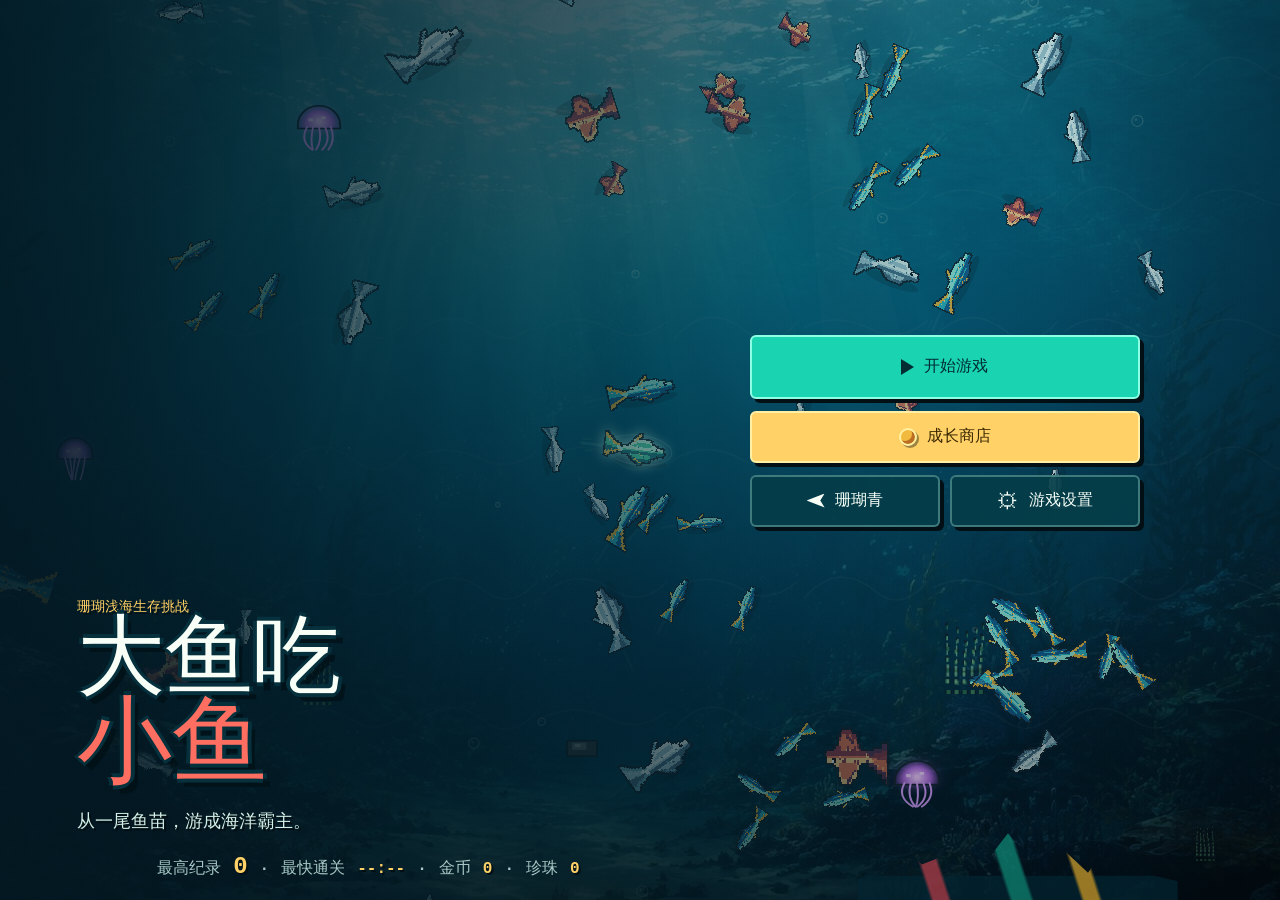
==== index.html @ 0f24c051 "Initial release with bait schools and effects" ====
<!doctype html>
<html lang="zh-CN">
  <head>
    <meta charset="UTF-8" />
    <meta
      name="viewport"
      content="width=device-width, initial-scale=1, viewport-fit=cover"
    />
    <meta name="theme-color" content="#072f3f" />
    <meta
      name="description"
      content="大鱼吃小鱼：在珊瑚浅海中捕食、成长并成为海洋霸主。"
    />
    <title>大鱼吃小鱼</title>
    <link rel="stylesheet" href="./styles.css" />
  </head>
  <body>
    <main id="game-shell" class="game-shell">
      <canvas
        id="game-canvas"
        tabindex="0"
        aria-label="大鱼吃小鱼游戏区域"
      ></canvas>

      <div class="ocean-vignette" aria-hidden="true"></div>

      <section
        id="title-screen"
        class="screen title-screen"
        aria-labelledby="game-title"
      >
        <div class="title-lockup">
          <p class="title-kicker">珊瑚浅海生存挑战</p>
          <h1 id="game-title">
            <span>大鱼吃</span>
            <strong>小鱼</strong>
          </h1>
          <p class="title-tagline">从一尾鱼苗，游成海洋霸主。</p>
        </div>

        <div class="title-actions" aria-label="主菜单">
          <button id="start-button" class="button button--primary" type="button">
            <span class="play-icon" aria-hidden="true"></span>
            <span>开始游戏</span>
          </button>
          <button id="shop-button" class="button button--gold shop-entry-button" type="button">
            <span class="coin-icon" aria-hidden="true"></span>
            <span>成长商店</span>
          </button>
          <div class="title-secondary-actions">
            <button id="skin-button" class="button button--secondary" type="button">
              <span class="fin-icon" aria-hidden="true"></span>
              <span>选择皮肤</span>
            </button>
            <button id="settings-button" class="button button--secondary" type="button">
              <span class="gear-icon" aria-hidden="true">⚙</span>
              <span>游戏设置</span>
            </button>
          </div>
        </div>

        <p class="record-line">
          <span>最高纪录</span>
          <output id="high-score">0</output>
          <span class="record-separator" aria-hidden="true">·</span>
          <span>最快通关</span>
          <output id="best-clear-time">--:--</output>
          <span class="record-separator" aria-hidden="true">·</span>
          <span>金币</span>
          <output data-coins>0</output>
          <span class="record-separator" aria-hidden="true">·</span>
          <span>珍珠</span>
          <output data-pearls>0</output>
        </p>

      </section>

      <section
        id="shop-screen"
        class="screen modal-screen"
        role="dialog"
        aria-modal="true"
        aria-labelledby="shop-title"
        hidden
      >
        <div class="dialog-panel shop-panel">
          <header class="panel-header">
            <div>
              <p class="panel-kicker">每一局都在变强</p>
              <h2 id="shop-title">成长商店</h2>
            </div>
            <div class="shop-balance" aria-label="当前金币">
              <span class="coin-icon" aria-hidden="true"></span>
              <output id="shop-coins">0</output>
            </div>
            <button id="shop-back-button" class="icon-button close-button" type="button" aria-label="关闭商店并返回">
              <span aria-hidden="true">×</span>
            </button>
          </header>

          <div class="shop-grid">
            <article class="upgrade-card" data-upgrade-card="speed">
              <div class="upgrade-icon upgrade-icon--speed" aria-hidden="true">»</div>
              <h3>游动速度</h3>
              <p>提高普通游动与转向后的追击能力。</p>
              <div class="upgrade-level"><span>等级</span><output id="shop-speed-level">0 / 5</output></div>
              <button id="shop-speed-buy" class="button button--secondary" type="button">
                升级 · <span class="coin-icon coin-icon--small" aria-hidden="true"></span><output id="shop-speed-cost">20</output>
              </button>
            </article>

            <article class="upgrade-card" data-upgrade-card="stamina">
              <div class="upgrade-icon upgrade-icon--stamina" aria-hidden="true">⚡</div>
              <h3>冲刺体力</h3>
              <p>扩大体力槽，并略微提高体力恢复速度。</p>
              <div class="upgrade-level"><span>等级</span><output id="shop-stamina-level">0 / 5</output></div>
              <button id="shop-stamina-buy" class="button button--secondary" type="button">
                升级 · <span class="coin-icon coin-icon--small" aria-hidden="true"></span><output id="shop-stamina-cost">20</output>
              </button>
            </article>

            <article class="upgrade-card" data-upgrade-card="mouth">
              <div class="upgrade-icon upgrade-icon--mouth" aria-hidden="true">◖</div>
              <h3>吞噬范围</h3>
              <p>扩大嘴部判定，让追上猎物后的吞食更宽容。</p>
              <div class="upgrade-level"><span>等级</span><output id="shop-mouth-level">0 / 5</output></div>
              <button id="shop-mouth-buy" class="button button--secondary" type="button">
                升级 · <span class="coin-icon coin-icon--small" aria-hidden="true"></span><output id="shop-mouth-cost">20</output>
              </button>
            </article>
          </div>
        </div>
      </section>

      <section id="hud" class="hud" aria-label="游戏信息" hidden>
        <div class="score-cluster">
          <p class="hud-label">得分</p>
          <output id="score-value" class="score-value">0</output>
          <div id="combo-wrap" class="combo-wrap" aria-live="polite" hidden>
            <span>连吃</span>
            <output id="combo-value">×1.0</output>
          </div>
        </div>

        <div class="tier-cluster">
          <div class="tier-heading">
            <span class="hud-label">当前体型</span>
            <output id="tier-name">鱼苗</output>
          </div>
          <div
            class="tier-meter"
            role="progressbar"
            aria-label="成长进度"
            aria-valuemin="0"
            aria-valuemax="100"
            aria-valuenow="0"
          >
            <span id="tier-progress"></span>
          </div>
          <div id="apex-wrap" class="apex-wrap" aria-live="polite" hidden>
            <span>霸主考验</span>
            <output id="apex-time">30.0</output>
          </div>
        </div>

        <button
          id="pause-button"
          class="icon-button pause-button"
          type="button"
          title="暂停"
          aria-label="暂停游戏"
        >
          <span class="pause-icon" aria-hidden="true"><i></i><i></i></span>
        </button>

        <div class="dash-cluster">
          <div class="stamina-meter" aria-label="冲刺体力">
            <span class="stamina-label">体力</span>
            <span class="stamina-track" role="progressbar" aria-valuemin="0" aria-valuemax="100" aria-valuenow="100">
              <span id="stamina-fill"></span>
            </span>
          </div>
          <button id="dash-button" class="dash-button" type="button">
            <span class="dash-chevrons" aria-hidden="true">»</span>
            <span>冲刺</span>
          </button>
        </div>
      </section>

      <section
        id="pause-screen"
        class="screen modal-screen"
        role="dialog"
        aria-modal="true"
        aria-labelledby="pause-title"
        hidden
      >
        <div class="dialog-panel dialog-panel--compact">
          <p class="panel-kicker">洋流已静止</p>
          <h2 id="pause-title">游戏暂停</h2>
          <div class="menu-actions">
            <button id="resume-button" class="button button--primary" type="button">
              <span class="play-icon" aria-hidden="true"></span>
              <span>继续游戏</span>
            </button>
            <button id="pause-settings-button" class="button button--secondary" type="button">
              <span class="gear-icon" aria-hidden="true">⚙</span>
              <span>游戏设置</span>
            </button>
            <button id="quit-button" class="button button--quiet" type="button">
              <span class="home-icon" aria-hidden="true"></span>
              <span>返回标题</span>
            </button>
          </div>
        </div>
      </section>

      <section
        id="settings-screen"
        class="screen modal-screen"
        role="dialog"
        aria-modal="true"
        aria-labelledby="settings-title"
        hidden
      >
        <div class="dialog-panel settings-panel">
          <header class="panel-header">
            <div>
              <p class="panel-kicker">航海偏好</p>
              <h2 id="settings-title">游戏设置</h2>
            </div>
            <button
              id="settings-back-button"
              class="icon-button close-button"
              type="button"
              title="返回"
              aria-label="关闭设置并返回"
            >
              <span aria-hidden="true">×</span>
            </button>
          </header>

          <div class="settings-list">
            <div class="setting-row setting-row--range">
              <label for="volume-input">
                <span>总音量</span>
                <output data-volume-value>70%</output>
              </label>
              <input id="volume-input" type="range" min="0" max="100" step="1" value="70" />
            </div>

            <label class="setting-row" for="mute-toggle">
              <span>
                <strong>静音</strong>
              </span>
              <span class="switch">
                <input id="mute-toggle" type="checkbox" />
                <span aria-hidden="true"></span>
              </span>
            </label>

            <label class="setting-row" for="vibration-toggle">
              <span>
                <strong>触感反馈</strong>
              </span>
              <span class="switch">
                <input id="vibration-toggle" type="checkbox" checked />
                <span aria-hidden="true"></span>
              </span>
            </label>

            <label class="setting-row" for="shake-toggle">
              <span>
                <strong>屏幕震动</strong>
              </span>
              <span class="switch">
                <input id="shake-toggle" type="checkbox" checked />
                <span aria-hidden="true"></span>
              </span>
            </label>

            <label class="setting-row" for="touch-mode">
              <span>
                <strong>触屏操控</strong>
              </span>
              <select id="touch-mode">
                <option value="relative">相对拖动</option>
                <option value="point">指向游动</option>
              </select>
            </label>

            <label class="setting-row" for="quality-select">
              <span>
                <strong>画面质量</strong>
              </span>
              <select id="quality-select">
                <option value="auto">自动</option>
                <option value="high">清晰</option>
                <option value="low">省电</option>
              </select>
            </label>

            <label class="setting-row" for="contrast-toggle">
              <span>
                <strong>高对比提示</strong>
              </span>
              <span class="switch">
                <input id="contrast-toggle" type="checkbox" />
                <span aria-hidden="true"></span>
              </span>
            </label>

            <div class="setting-row setting-row--danger">
              <span>
                <strong>本地进度</strong>
                <small id="clear-progress-status" aria-live="polite">保留当前操控和声音设置</small>
              </span>
              <button id="clear-progress-button" class="button button--danger" type="button">
                清除进度
              </button>
            </div>
          </div>
        </div>
      </section>

      <section
        id="results-screen"
        class="screen modal-screen results-screen"
        role="dialog"
        aria-modal="true"
        aria-labelledby="result-title"
        hidden
      >
        <div class="dialog-panel results-panel">
          <p class="panel-kicker">本次潜游记录</p>
          <h2 id="result-title">本局结束</h2>
          <p id="result-reason" class="result-reason">被梭鱼吞食</p>
          <p id="result-record" class="record-badge" hidden>新纪录</p>

          <div class="result-scoreline">
            <span>最终得分</span>
            <output id="result-score">0</output>
          </div>

          <dl class="result-stats">
            <div>
              <dt>达到档位</dt>
              <dd id="result-tier">鱼苗</dd>
            </div>
            <div>
              <dt>存活时间</dt>
              <dd id="result-time">00:00</dd>
            </div>
            <div>
              <dt>最高连吃</dt>
              <dd id="result-combo">×1.0</dd>
            </div>
            <div class="reward-stat">
              <dt>局外奖励</dt>
              <dd>
                <span class="coin-reward"><span class="coin-icon coin-icon--small" aria-hidden="true"></span><span id="result-coins">+0</span></span>
                <span class="pearl-reward"><span class="pearl-icon" aria-hidden="true"></span><span id="result-pearls">+0</span></span>
              </dd>
            </div>
          </dl>

          <div class="result-actions">
            <button id="retry-button" class="button button--primary" type="button">
              <span class="retry-icon" aria-hidden="true">↻</span>
              <span>再来一局</span>
            </button>
            <button id="results-home-button" class="button button--secondary" type="button">
              <span class="home-icon" aria-hidden="true"></span>
              <span>返回标题</span>
            </button>
          </div>
        </div>
      </section>

      <section
        id="victory-screen"
        class="screen modal-screen victory-screen"
        role="dialog"
        aria-modal="true"
        aria-labelledby="victory-title"
        hidden
      >
        <div class="victory-rays" aria-hidden="true"></div>
        <div class="dialog-panel victory-panel">
          <div class="crown-mark" aria-hidden="true"><i></i><i></i><i></i></div>
          <p class="panel-kicker">霸主考验完成</p>
          <h2 id="victory-title">海洋属于你</h2>
          <p id="victory-record" class="record-badge" hidden>最快通关新纪录</p>
          <div class="victory-summary">
            <p>
              <span>霸主得分</span>
              <output id="victory-score">0</output>
            </p>
            <p>
              <span>完成时间</span>
              <output id="victory-time">00:00</output>
            </p>
          </div>
          <div class="result-actions">
            <button id="endless-button" class="button button--gold" type="button">
              <span class="infinity-icon" aria-hidden="true">∞</span>
              <span>继续称霸</span>
            </button>
            <button id="victory-home-button" class="button button--secondary" type="button">
              <span class="home-icon" aria-hidden="true"></span>
              <span>收下奖励</span>
            </button>
          </div>
        </div>
      </section>

      <aside id="rotate-overlay" class="rotate-overlay" role="alert" hidden>
        <div class="rotate-device" aria-hidden="true"><span></span></div>
        <h2>请横屏游玩</h2>
        <p>转动设备，继续你的海洋旅程</p>
      </aside>

      <div id="tier-toast" class="toast tier-toast" role="status" aria-live="polite" aria-hidden="true">
        <span class="toast-kicker">体型提升</span>
        <strong>成长为小鱼</strong>
      </div>

      <div id="message-toast" class="toast message-toast" role="status" aria-live="polite" aria-hidden="true">
        附近出现了金色鱼群
      </div>

      <aside id="debug-panel" class="debug-panel" aria-label="调试信息" hidden>
        <header>
          <strong>SIM DEBUG</strong>
          <span>F3</span>
        </header>
        <pre data-debug-output>等待模拟数据…</pre>
      </aside>
    </main>

    <script type="module" src="./js/game.js"></script>
  </body>
</html>
---- styles.css ----
:root {
  color-scheme: dark;
  font-family: "Courier New", "Microsoft YaHei UI", monospace;
  font-synthesis: none;
  --ink: #f7fff7;
  --muted: #a8c9c7;
  --deepest: #031923;
  --deep: #062d3a;
  --water: #075263;
  --water-bright: #0a7c7c;
  --teal: #19d3b1;
  --teal-dark: #087d78;
  --coral: #ff6f61;
  --coral-dark: #b93f4b;
  --gold: #ffd166;
  --gold-dark: #a9671a;
  --danger: #ff4f64;
  --violet: #bd8cff;
  --panel: rgba(3, 25, 35, 0.94);
  --line: rgba(188, 240, 227, 0.26);
  --shadow: #021016;
  --pixel-shadow: 4px 4px 0 var(--shadow);
  --safe-top: max(14px, env(safe-area-inset-top));
  --safe-right: max(16px, env(safe-area-inset-right));
  --safe-bottom: max(14px, env(safe-area-inset-bottom));
  --safe-left: max(16px, env(safe-area-inset-left));
}

* {
  box-sizing: border-box;
}

html,
body {
  width: 100%;
  height: 100%;
  margin: 0;
  overflow: hidden;
  background: var(--deepest);
}

body {
  color: var(--ink);
  -webkit-tap-highlight-color: transparent;
  -webkit-touch-callout: none;
  overscroll-behavior: none;
  user-select: none;
}

button,
input,
select {
  font: inherit;
}

button,
select,
input[type="range"] {
  touch-action: manipulation;
}

button {
  color: inherit;
}

button:focus-visible,
select:focus-visible,
input:focus-visible,
#game-canvas:focus-visible {
  outline: 3px solid var(--gold);
  outline-offset: 3px;
}

[hidden],
.is-hidden {
  display: none !important;
}

.game-shell {
  position: relative;
  width: 100%;
  height: 100%;
  min-height: 320px;
  isolation: isolate;
  overflow: hidden;
  background:
    linear-gradient(180deg, #0b7680 0%, #075263 42%, #052e40 78%, #031923 100%);
}

#game-canvas {
  position: absolute;
  inset: 0;
  z-index: 0;
  display: block;
  width: 100%;
  height: 100%;
  cursor: crosshair;
  image-rendering: pixelated;
  image-rendering: crisp-edges;
  touch-action: none;
}

.ocean-vignette {
  position: absolute;
  inset: 0;
  z-index: 1;
  pointer-events: none;
  background:
    linear-gradient(90deg, rgba(2, 20, 28, 0.24), transparent 18%, transparent 82%, rgba(2, 20, 28, 0.24)),
    linear-gradient(0deg, rgba(2, 16, 23, 0.38), transparent 30%);
  mix-blend-mode: multiply;
}

.screen {
  position: absolute;
  inset: 0;
  z-index: 20;
}

.title-screen {
  display: grid;
  grid-template-columns: minmax(270px, 0.9fr) minmax(270px, 0.7fr);
  grid-template-rows: 1fr auto;
  align-items: center;
  gap: 20px 7vw;
  padding:
    max(28px, var(--safe-top))
    max(6vw, var(--safe-right))
    max(20px, var(--safe-bottom))
    max(6vw, var(--safe-left));
  background:
    linear-gradient(90deg, rgba(3, 25, 35, 0.88) 0%, rgba(3, 25, 35, 0.48) 48%, rgba(3, 25, 35, 0.12) 72%, transparent 100%);
}

.title-screen::after {
  content: "";
  position: absolute;
  right: 8%;
  bottom: -10px;
  width: clamp(150px, 25vw, 340px);
  height: clamp(58px, 14vh, 120px);
  z-index: -1;
  opacity: 0.7;
  background:
    linear-gradient(72deg, transparent 0 21%, var(--coral-dark) 22% 26%, transparent 27% 43%, #118d79 44% 49%, transparent 50% 63%, #d7a62d 64% 68%, transparent 69%),
    linear-gradient(0deg, #042633 0 28%, transparent 29%);
  clip-path: polygon(0 100%, 0 74%, 9% 68%, 14% 44%, 20% 62%, 29% 53%, 38% 67%, 47% 36%, 55% 63%, 64% 49%, 72% 69%, 81% 34%, 87% 68%, 100% 76%, 100% 100%);
}

.title-lockup {
  align-self: end;
  max-width: 680px;
}

.title-kicker,
.panel-kicker,
.toast-kicker {
  margin: 0 0 8px;
  color: var(--gold);
  font-size: 14px;
  font-weight: 700;
  letter-spacing: 0;
  text-transform: uppercase;
  text-shadow: 2px 2px 0 rgba(0, 0, 0, 0.45);
}

#game-title {
  margin: 0;
  color: var(--ink);
  font-family: "Microsoft YaHei UI", "Courier New", monospace;
  font-size: 88px;
  font-weight: 900;
  letter-spacing: 0;
  line-height: 0.88;
  text-shadow:
    4px 0 0 #05303c,
    -4px 0 0 #05303c,
    0 4px 0 #05303c,
    0 -4px 0 #05303c,
    7px 8px 0 rgba(1, 15, 21, 0.72);
}

#game-title span,
#game-title strong {
  display: block;
}

#game-title strong {
  width: max-content;
  margin-top: 6px;
  color: var(--coral);
  font-size: 1.08em;
}

.title-tagline {
  margin: 18px 0 0;
  color: #d6f2e8;
  font-size: 18px;
  font-weight: 700;
  text-shadow: 2px 2px 0 rgba(0, 0, 0, 0.5);
}

.title-actions {
  align-self: center;
  width: min(100%, 390px);
}

.shop-entry-button {
  width: 100%;
  margin-top: 12px;
}

.title-secondary-actions,
.result-actions {
  display: grid;
  grid-template-columns: 1fr 1fr;
  gap: 10px;
  margin-top: 12px;
}

.button,
.icon-button,
.dash-button {
  position: relative;
  border: 0;
  border-radius: 6px;
  cursor: pointer;
  font-weight: 800;
  letter-spacing: 0;
  transition:
    transform 100ms ease,
    filter 100ms ease,
    background-color 100ms ease;
}

.button {
  display: inline-flex;
  min-height: 52px;
  align-items: center;
  justify-content: center;
  gap: 10px;
  padding: 12px 18px;
  border: 2px solid rgba(255, 255, 255, 0.2);
  box-shadow: var(--pixel-shadow);
  font-size: 16px;
}

.button--primary {
  width: 100%;
  min-height: 64px;
  color: #032c33;
  background: var(--teal);
  border-color: #8cffe5;
}

.button--secondary {
  color: var(--ink);
  background: rgba(5, 61, 73, 0.9);
  border-color: rgba(168, 238, 221, 0.35);
}

.button--quiet {
  color: var(--muted);
  background: transparent;
  border-color: var(--line);
  box-shadow: none;
}

.button--gold {
  color: #3b2802;
  background: var(--gold);
  border-color: #fff0a6;
}

.button:hover,
.icon-button:hover,
.dash-button:hover {
  filter: brightness(1.12);
}

.button:active,
.icon-button:active,
.dash-button:active,
.dash-button.is-active {
  transform: translate(3px, 3px);
  box-shadow: 1px 1px 0 var(--shadow);
}

.button:disabled,
.icon-button:disabled,
.dash-button:disabled {
  cursor: not-allowed;
  filter: grayscale(0.7) brightness(0.7);
}

.play-icon {
  width: 0;
  height: 0;
  border-top: 8px solid transparent;
  border-bottom: 8px solid transparent;
  border-left: 13px solid currentColor;
}

.fin-icon {
  width: 18px;
  height: 14px;
  background: currentColor;
  clip-path: polygon(0 50%, 100% 0, 76% 50%, 100% 100%);
}

.gear-icon,
.retry-icon,
.infinity-icon {
  font-family: Arial, sans-serif;
  font-size: 22px;
  line-height: 1;
}

.home-icon {
  position: relative;
  width: 17px;
  height: 13px;
  margin-top: 5px;
  background: currentColor;
}

.home-icon::before {
  content: "";
  position: absolute;
  left: -2px;
  top: -8px;
  border-right: 10px solid transparent;
  border-bottom: 9px solid currentColor;
  border-left: 10px solid transparent;
}

.record-line {
  display: flex;
  flex-wrap: wrap;
  align-items: baseline;
  justify-content: center;
  align-self: end;
  gap: 6px 12px;
  margin: 0;
  color: var(--muted);
  font-weight: 700;
}

#high-score,
#best-clear-time,
.record-line [data-coins],
.record-line [data-pearls] {
  color: var(--gold);
  text-shadow: 2px 2px 0 var(--shadow);
}

#high-score {
  font-size: 24px;
}

.hud {
  position: absolute;
  inset: 0;
  z-index: 10;
  pointer-events: none;
}

.score-cluster,
.tier-cluster,
.pause-button,
.dash-cluster {
  position: absolute;
}

.score-cluster {
  top: var(--safe-top);
  left: var(--safe-left);
  min-width: 150px;
  padding-left: 10px;
  border-left: 4px solid var(--coral);
  filter: drop-shadow(2px 3px 0 rgba(0, 0, 0, 0.55));
}

.hud-label {
  margin: 0;
  color: #b7d9d2;
  font-size: 11px;
  font-weight: 700;
}

.score-value {
  display: block;
  min-width: 7ch;
  color: var(--ink);
  font-size: 32px;
  font-weight: 900;
  line-height: 1;
  font-variant-numeric: tabular-nums;
}

.combo-wrap {
  display: flex;
  width: max-content;
  align-items: center;
  gap: 8px;
  margin-top: 8px;
  padding: 5px 8px;
  color: #332300;
  background: var(--gold);
  border-left: 3px solid #fff4a8;
  border-radius: 2px;
  font-size: 12px;
  font-weight: 900;
  box-shadow: 2px 3px 0 rgba(0, 0, 0, 0.45);
}

#combo-value {
  min-width: 4ch;
  font-size: 15px;
}

.tier-cluster {
  top: var(--safe-top);
  left: 50%;
  width: clamp(210px, 28vw, 360px);
  transform: translateX(-50%);
  filter: drop-shadow(2px 3px 0 rgba(0, 0, 0, 0.55));
}

.tier-heading {
  display: flex;
  align-items: baseline;
  justify-content: space-between;
  gap: 12px;
  margin-bottom: 6px;
}

#tier-name {
  color: var(--gold);
  font-size: 15px;
  font-weight: 900;
}

.tier-meter,
.stamina-track {
  display: block;
  overflow: hidden;
  border: 2px solid rgba(222, 255, 247, 0.58);
  background: rgba(3, 26, 35, 0.76);
  box-shadow: 2px 3px 0 rgba(0, 0, 0, 0.42);
}

.tier-meter {
  height: 12px;
  border-radius: 2px;
}

#tier-progress,
#stamina-fill {
  display: block;
  width: 0%;
  height: 100%;
  transition: width 180ms ease-out;
}

#tier-progress {
  background: linear-gradient(90deg, var(--teal), #8cf5c8 62%, var(--gold));
}

.apex-wrap {
  display: flex;
  align-items: center;
  justify-content: center;
  gap: 10px;
  color: var(--gold);
  font-size: 13px;
  font-weight: 900;
}

#apex-time {
  min-width: 4.5ch;
  font-size: 24px;
  font-variant-numeric: tabular-nums;
}

.icon-button {
  display: grid;
  width: 48px;
  height: 48px;
  place-items: center;
  padding: 0;
  border: 2px solid rgba(189, 236, 225, 0.42);
  background: rgba(3, 36, 46, 0.84);
  box-shadow: 3px 3px 0 var(--shadow);
}

.pause-button {
  top: var(--safe-top);
  right: var(--safe-right);
  pointer-events: auto;
}

.pause-icon {
  display: flex;
  gap: 5px;
}

.pause-icon i {
  display: block;
  width: 5px;
  height: 18px;
  background: currentColor;
}

.dash-cluster {
  right: var(--safe-right);
  bottom: var(--safe-bottom);
  display: grid;
  grid-template-columns: minmax(94px, 140px) 82px;
  align-items: end;
  gap: 12px;
  pointer-events: auto;
}

.stamina-meter {
  padding-bottom: 8px;
  filter: drop-shadow(2px 3px 0 rgba(0, 0, 0, 0.55));
}

.stamina-label {
  display: block;
  margin-bottom: 5px;
  color: #dcf8ef;
  font-size: 10px;
  font-weight: 800;
  text-align: right;
}

.stamina-track {
  height: 13px;
  border-radius: 2px;
}

#stamina-fill {
  width: 100%;
  background: linear-gradient(90deg, var(--coral), var(--gold) 45%, var(--teal));
}

.dash-button {
  display: grid;
  width: 82px;
  height: 82px;
  place-content: center;
  gap: 2px;
  border: 3px solid #fff2b6;
  border-radius: 50%;
  color: #3e2900;
  background: var(--gold);
  box-shadow:
    4px 4px 0 var(--shadow),
    inset 0 -7px 0 rgba(169, 103, 26, 0.28);
  font-size: 13px;
  text-transform: uppercase;
  touch-action: none;
}

.dash-chevrons {
  height: 25px;
  font-family: Arial, sans-serif;
  font-size: 30px;
  line-height: 0.8;
}

.dash-button.is-exhausted {
  color: #829591;
  background: #31525a;
  border-color: #6d8f91;
}

body[data-state="apex"] .tier-heading,
body[data-state="apex"] .tier-meter {
  display: none;
}

.modal-screen {
  display: grid;
  align-items: safe center;
  justify-items: center;
  overflow: auto;
  padding:
    max(18px, var(--safe-top))
    max(20px, var(--safe-right))
    max(18px, var(--safe-bottom))
    max(20px, var(--safe-left));
  background: rgba(2, 17, 24, 0.74);
  backdrop-filter: blur(3px);
}

.dialog-panel {
  position: relative;
  width: min(620px, 100%);
  padding: clamp(22px, 4vw, 42px);
  border: 2px solid rgba(164, 235, 218, 0.38);
  border-radius: 8px;
  background: var(--panel);
  box-shadow:
    8px 8px 0 rgba(1, 12, 18, 0.74),
    inset 0 0 0 2px rgba(0, 0, 0, 0.2);
}

.dialog-panel::before {
  content: "";
  position: absolute;
  inset: 8px auto 8px 8px;
  width: 4px;
  background: linear-gradient(180deg, var(--teal), var(--coral), var(--gold));
}

.dialog-panel--compact {
  width: min(400px, 100%);
  text-align: center;
}

.dialog-panel h2 {
  margin: 0;
  font-family: "Microsoft YaHei UI", "Courier New", monospace;
  font-size: 38px;
  line-height: 1.05;
  text-shadow: 3px 3px 0 rgba(0, 0, 0, 0.55);
}

.menu-actions {
  display: grid;
  gap: 12px;
  margin-top: 30px;
}

.panel-header {
  display: flex;
  align-items: flex-start;
  justify-content: space-between;
  gap: 20px;
  margin-bottom: 22px;
}

.shop-panel {
  width: min(880px, 100%);
}

.shop-balance {
  display: flex;
  min-height: 42px;
  align-items: center;
  gap: 8px;
  margin-left: auto;
  padding: 7px 12px;
  color: #4a3000;
  background: var(--gold);
  border: 2px solid #fff0a6;
  border-radius: 4px;
  box-shadow: 3px 3px 0 var(--shadow);
  font-size: 18px;
  font-weight: 900;
}

.coin-icon {
  display: inline-block;
  flex: 0 0 auto;
  width: 18px;
  height: 18px;
  border: 2px solid #fff1a1;
  border-radius: 50%;
  background: #f2b93f;
  box-shadow:
    inset -3px -3px 0 #bb6d23,
    2px 2px 0 rgba(0, 0, 0, 0.38);
}

.coin-icon--small {
  width: 13px;
  height: 13px;
  border-width: 1px;
  box-shadow: inset -2px -2px 0 #bb6d23, 1px 1px 0 rgba(0, 0, 0, 0.38);
}

.shop-grid {
  display: grid;
  grid-template-columns: repeat(3, minmax(0, 1fr));
  gap: 14px;
}

.upgrade-card {
  position: relative;
  display: grid;
  min-width: 0;
  align-content: start;
  gap: 10px;
  padding: 18px;
  border: 2px solid rgba(168, 238, 221, 0.28);
  border-radius: 5px;
  background: rgba(7, 49, 61, 0.88);
  box-shadow: 4px 4px 0 rgba(0, 0, 0, 0.42);
}

.upgrade-card.is-maxed {
  border-color: rgba(255, 222, 111, 0.7);
  background: rgba(56, 65, 47, 0.9);
}

.upgrade-card h3,
.upgrade-card p {
  margin: 0;
}

.upgrade-card h3 {
  color: var(--gold);
  font-size: 18px;
}

.upgrade-card p {
  min-height: 3.8em;
  color: var(--muted);
  font-size: 12px;
  line-height: 1.55;
}

.upgrade-icon {
  display: grid;
  width: 48px;
  height: 48px;
  place-items: center;
  color: #062d36;
  background: var(--teal);
  border: 2px solid #b4ffec;
  border-radius: 5px;
  box-shadow: 3px 3px 0 var(--shadow);
  font-size: 28px;
  font-weight: 900;
}

.upgrade-icon--stamina { background: var(--gold); border-color: #fff0a6; }
.upgrade-icon--mouth { background: var(--coral); border-color: #ffc0a9; }

.upgrade-level {
  display: flex;
  justify-content: space-between;
  padding-top: 10px;
  border-top: 1px solid var(--line);
  color: var(--muted);
  font-size: 12px;
  font-weight: 800;
}

.upgrade-level output {
  color: var(--ink);
}

.upgrade-card .button {
  width: 100%;
  min-height: 46px;
  margin-top: auto;
  padding: 9px 10px;
  font-size: 12px;
}

.upgrade-card .button.is-low-funds {
  filter: saturate(0.55) brightness(0.86);
}

.close-button {
  flex: 0 0 auto;
  font-family: Arial, sans-serif;
  font-size: 30px;
}

.settings-panel {
  width: min(760px, 100%);
}

.settings-list {
  display: grid;
  grid-template-columns: 1fr 1fr;
  border-top: 1px solid var(--line);
  border-left: 1px solid var(--line);
}

.setting-row small {
  display: block;
  margin-top: 3px;
  color: var(--muted);
  font-size: 10px;
  font-weight: 600;
}

.setting-row--danger {
  align-items: center;
  border-color: rgba(255, 116, 95, 0.35);
}

.button--danger {
  width: auto;
  min-height: 40px;
  padding: 8px 12px;
  color: #ffe8df;
  background: rgba(126, 40, 42, 0.88);
  border-color: rgba(255, 154, 131, 0.55);
  box-shadow: 2px 2px 0 var(--shadow);
  font-size: 12px;
}

.setting-row {
  min-height: 72px;
  display: flex;
  align-items: center;
  justify-content: space-between;
  gap: 18px;
  padding: 13px 15px;
  border-right: 1px solid var(--line);
  border-bottom: 1px solid var(--line);
  cursor: pointer;
}

.setting-row > span:first-child {
  display: grid;
  gap: 4px;
}

.setting-row strong,
.setting-row > span:first-child > span {
  font-size: 14px;
}

.setting-row small {
  color: var(--muted);
  font-size: 10px;
  line-height: 1.3;
}

.setting-row--range {
  grid-column: 1 / -1;
  display: grid;
  grid-template-columns: 150px 1fr;
  cursor: default;
}

.setting-row--range label {
  display: flex;
  justify-content: space-between;
  gap: 10px;
  font-size: 14px;
  font-weight: 800;
}

.setting-row--range output {
  color: var(--gold);
}

input[type="range"] {
  width: 100%;
  height: 24px;
  margin: 0;
  accent-color: var(--teal);
  cursor: pointer;
}

.switch {
  position: relative;
  flex: 0 0 auto;
  width: 48px;
  height: 28px;
}

.switch input {
  position: absolute;
  width: 1px;
  height: 1px;
  opacity: 0;
}

.switch > span {
  position: absolute;
  inset: 0;
  border: 2px solid #648687;
  border-radius: 3px;
  background: #294b53;
  transition: background-color 120ms ease;
}

.switch > span::after {
  content: "";
  position: absolute;
  top: 3px;
  left: 3px;
  width: 18px;
  height: 18px;
  background: #bdd0cc;
  box-shadow: 2px 2px 0 rgba(0, 0, 0, 0.35);
  transition: transform 120ms ease;
}

.switch input:checked + span {
  border-color: #8affdf;
  background: var(--teal-dark);
}

.switch input:checked + span::after {
  background: #effff9;
  transform: translateX(20px);
}

.switch input:focus-visible + span {
  outline: 3px solid var(--gold);
  outline-offset: 3px;
}

select {
  min-width: 118px;
  min-height: 40px;
  padding: 7px 34px 7px 10px;
  border: 2px solid #5e8886;
  border-radius: 4px;
  color: var(--ink);
  background: #083d49;
  cursor: pointer;
}

.results-panel {
  width: min(680px, 100%);
  text-align: center;
}

.results-panel::before {
  background: var(--coral);
}

.result-reason {
  margin: 10px 0 24px;
  color: #ffb5aa;
  font-weight: 700;
}

.record-badge {
  width: max-content;
  margin: 8px auto 0;
  padding: 5px 9px;
  color: #3b2802;
  background: var(--gold);
  border: 2px solid #fff0a6;
  border-radius: 3px;
  box-shadow: 2px 2px 0 rgba(0, 0, 0, 0.45);
  font-size: 11px;
  font-weight: 900;
}

.result-scoreline {
  display: flex;
  align-items: baseline;
  justify-content: center;
  gap: 18px;
  margin-bottom: 24px;
}

.result-scoreline span {
  color: var(--muted);
  font-size: 13px;
}

#result-score {
  color: var(--gold);
  font-size: 58px;
  font-weight: 900;
  font-variant-numeric: tabular-nums;
  line-height: 1;
  text-shadow: 4px 4px 0 var(--shadow);
}

.result-stats {
  display: grid;
  grid-template-columns: repeat(4, 1fr);
  margin: 0 0 26px;
  border-top: 1px solid var(--line);
  border-bottom: 1px solid var(--line);
}

.result-stats div {
  min-width: 0;
  padding: 14px 8px;
  border-right: 1px solid var(--line);
}

.result-stats div:last-child {
  border-right: 0;
}

.result-stats dt {
  margin-bottom: 7px;
  color: var(--muted);
  font-size: 10px;
}

.result-stats dd {
  min-width: 0;
  margin: 0;
  overflow-wrap: anywhere;
  color: var(--ink);
  font-size: 16px;
  font-weight: 900;
}

.reward-stat dd {
  display: flex;
  align-items: center;
  justify-content: center;
  gap: 10px;
  color: #f2ddff;
}

.coin-reward,
.pearl-reward {
  display: inline-flex;
  align-items: center;
  gap: 4px;
}

.pearl-icon {
  display: inline-block;
  width: 14px;
  height: 14px;
  border: 2px solid #ffffff;
  border-radius: 50%;
  background: #d7a8ff;
  box-shadow: 2px 2px 0 #624981;
}

.victory-screen {
  background: rgba(2, 30, 31, 0.76);
}

.victory-rays {
  position: absolute;
  inset: 0;
  opacity: 0.14;
  pointer-events: none;
  background: repeating-conic-gradient(from 0deg at 50% 52%, var(--gold) 0 8deg, transparent 8deg 19deg);
  animation: victory-turn 30s linear infinite;
}

@keyframes victory-turn {
  to { transform: rotate(360deg); }
}

.victory-panel {
  width: min(620px, 100%);
  border-color: rgba(255, 220, 119, 0.64);
  text-align: center;
}

.victory-panel::before {
  background: var(--gold);
}

.crown-mark {
  display: flex;
  width: 64px;
  height: 42px;
  align-items: flex-end;
  justify-content: center;
  gap: 3px;
  margin: 0 auto 12px;
  padding: 6px 8px;
  border-bottom: 8px solid var(--gold-dark);
  background: var(--gold);
  clip-path: polygon(0 0, 25% 42%, 50% 0, 75% 42%, 100% 0, 88% 100%, 12% 100%);
}

.crown-mark i {
  width: 6px;
  height: 6px;
  background: var(--coral-dark);
}

.victory-summary {
  display: grid;
  grid-template-columns: 1fr 1fr;
  margin: 26px 0;
  border-top: 1px solid rgba(255, 220, 119, 0.35);
  border-bottom: 1px solid rgba(255, 220, 119, 0.35);
}

.victory-summary p {
  display: grid;
  gap: 7px;
  margin: 0;
  padding: 16px;
}

.victory-summary p:first-child {
  border-right: 1px solid rgba(255, 220, 119, 0.35);
}

.victory-summary span {
  color: var(--muted);
  font-size: 11px;
}

.victory-summary output {
  color: var(--gold);
  font-size: 28px;
  font-weight: 900;
  font-variant-numeric: tabular-nums;
}

.rotate-overlay {
  position: fixed;
  inset: 0;
  z-index: 100;
  display: none;
  place-content: center;
  padding: 30px;
  text-align: center;
  background: #042733;
}

.rotate-overlay h2 {
  margin: 18px 0 8px;
  font-size: 34px;
}

.rotate-overlay p {
  margin: 0;
  color: var(--muted);
  font-size: 14px;
}

.rotate-device {
  position: relative;
  width: 46px;
  height: 76px;
  margin: 0 auto;
  border: 4px solid var(--teal);
  border-radius: 6px;
  box-shadow: 5px 5px 0 var(--shadow);
  animation: rotate-device 2.6s ease-in-out infinite;
}

.rotate-device span {
  position: absolute;
  left: 50%;
  bottom: 5px;
  width: 7px;
  height: 7px;
  border: 2px solid var(--gold);
  border-radius: 50%;
  transform: translateX(-50%);
}

@keyframes rotate-device {
  0%, 28% { transform: rotate(0deg); }
  60%, 100% { transform: rotate(90deg); }
}

.toast {
  position: absolute;
  z-index: 60;
  left: 50%;
  max-width: min(88vw, 430px);
  pointer-events: none;
  opacity: 0;
  transform: translate(-50%, -12px);
  transition:
    opacity 180ms ease,
    transform 180ms ease;
}

.toast.is-visible,
.toast[aria-hidden="false"] {
  opacity: 1;
  transform: translate(-50%, 0);
}

.tier-toast {
  top: 20%;
  display: grid;
  min-width: 220px;
  gap: 3px;
  padding: 12px 22px;
  border: 2px solid #fff0a3;
  border-radius: 4px;
  color: #362400;
  background: var(--gold);
  box-shadow: 5px 5px 0 rgba(0, 0, 0, 0.52);
  text-align: center;
}

.tier-toast .toast-kicker {
  margin: 0;
  color: #80530b;
  font-size: 10px;
  text-shadow: none;
}

.tier-toast strong {
  font-size: 19px;
}

.message-toast {
  bottom: max(22%, 104px);
  padding: 10px 16px;
  border-left: 4px solid var(--coral);
  border-radius: 2px;
  color: var(--ink);
  background: rgba(3, 30, 39, 0.92);
  box-shadow: 4px 4px 0 rgba(0, 0, 0, 0.5);
  font-size: 13px;
  font-weight: 800;
  text-align: center;
}

body.high-contrast {
  --line: rgba(245, 255, 251, 0.72);
  --muted: #d8ebe7;
}

body.high-contrast .hud-label,
body.high-contrast .stamina-label,
body.high-contrast .title-kicker,
body.high-contrast .panel-kicker {
  color: #ffffff;
}

body.high-contrast .tier-meter,
body.high-contrast .stamina-track,
body.high-contrast .button,
body.high-contrast .icon-button,
body.high-contrast .dialog-panel {
  border-color: currentColor;
}

body.high-contrast .ocean-vignette {
  opacity: 0.38;
}

.debug-panel {
  position: absolute;
  z-index: 80;
  left: var(--safe-left);
  bottom: var(--safe-bottom);
  width: min(330px, calc(100vw - 32px));
  border: 1px solid rgba(113, 255, 199, 0.58);
  border-radius: 2px;
  color: #a9ffca;
  background: rgba(1, 16, 20, 0.9);
  box-shadow: 4px 4px 0 rgba(0, 0, 0, 0.5);
  pointer-events: none;
}

.debug-panel header {
  display: flex;
  justify-content: space-between;
  padding: 6px 8px;
  color: #051b16;
  background: #66dba9;
  font-size: 10px;
}

.debug-panel pre {
  max-height: 42vh;
  margin: 0;
  overflow: hidden;
  padding: 8px;
  font: 10px/1.45 "Courier New", monospace;
  white-space: pre-wrap;
}

@media (orientation: portrait) {
  .rotate-overlay {
    display: grid;
  }
}

@media (max-height: 600px) and (orientation: landscape) {
  .title-screen {
    gap: 12px 5vw;
    padding-top: max(16px, var(--safe-top));
    padding-bottom: max(12px, var(--safe-bottom));
  }

  #game-title {
    font-size: 60px;
  }

  .title-tagline {
    margin-top: 10px;
  }

  .button {
    min-height: 44px;
    padding-top: 8px;
    padding-bottom: 8px;
  }

  .button--primary {
    min-height: 52px;
  }

  .dialog-panel {
    padding: 18px 28px;
  }

  .modal-screen {
    align-items: start;
  }

  .dialog-panel h2 {
    font-size: 28px;
  }

  .panel-kicker {
    margin-bottom: 4px;
  }

  .menu-actions {
    gap: 8px;
    margin-top: 18px;
  }

  .settings-panel {
    width: min(820px, 100%);
  }

  .panel-header {
    margin-bottom: 10px;
  }

  .setting-row {
    min-height: 54px;
    padding: 8px 12px;
  }

  .setting-row--range {
    min-height: 48px;
  }

  .result-reason {
    margin: 5px 0 12px;
  }

  .result-scoreline,
  .result-stats,
  .victory-summary {
    margin-bottom: 14px;
  }

  .result-stats div,
  .victory-summary p {
    padding-top: 9px;
    padding-bottom: 9px;
  }

  #result-score {
    font-size: 42px;
  }
}

@media (max-height: 360px) and (orientation: landscape) {
  #game-title {
    font-size: 48px;
  }
}

@media (max-width: 720px) and (orientation: landscape) {
  .title-screen {
    grid-template-columns: minmax(230px, 1fr) minmax(235px, 0.8fr);
  }

  .title-kicker,
  .title-tagline {
    display: none;
  }

  .record-line {
    font-size: 11px;
  }

  .title-secondary-actions .button {
    padding-right: 8px;
    padding-left: 8px;
    font-size: 12px;
  }

  .dash-cluster {
    grid-template-columns: 82px 70px;
    gap: 9px;
  }

  .dash-button {
    width: 70px;
    height: 70px;
  }

  .tier-cluster {
    width: 210px;
  }

  .settings-list {
    grid-template-columns: 1fr 1fr;
  }

  .setting-row small {
    display: none;
  }

  .shop-grid {
    grid-template-columns: repeat(3, minmax(150px, 1fr));
  }

  .shop-panel {
    width: min(860px, 100%);
  }

  .upgrade-card {
    padding: 12px;
  }

  .upgrade-card p {
    display: none;
  }
}

@media (pointer: coarse) {
  .desktop-hint {
    display: none;
  }

  .icon-button {
    width: 52px;
    height: 52px;
  }
}

@media (prefers-reduced-motion: reduce) {
  *,
  *::before,
  *::after {
    scroll-behavior: auto !important;
    animation-duration: 1ms !important;
    animation-iteration-count: 1 !important;
    transition-duration: 1ms !important;
  }
}

@media (prefers-contrast: more) {
  :root {
    --line: rgba(236, 255, 249, 0.58);
  }

  .button,
  .icon-button,
  .dialog-panel,
  .tier-meter,
  .stamina-track {
    border-color: currentColor;
  }
}
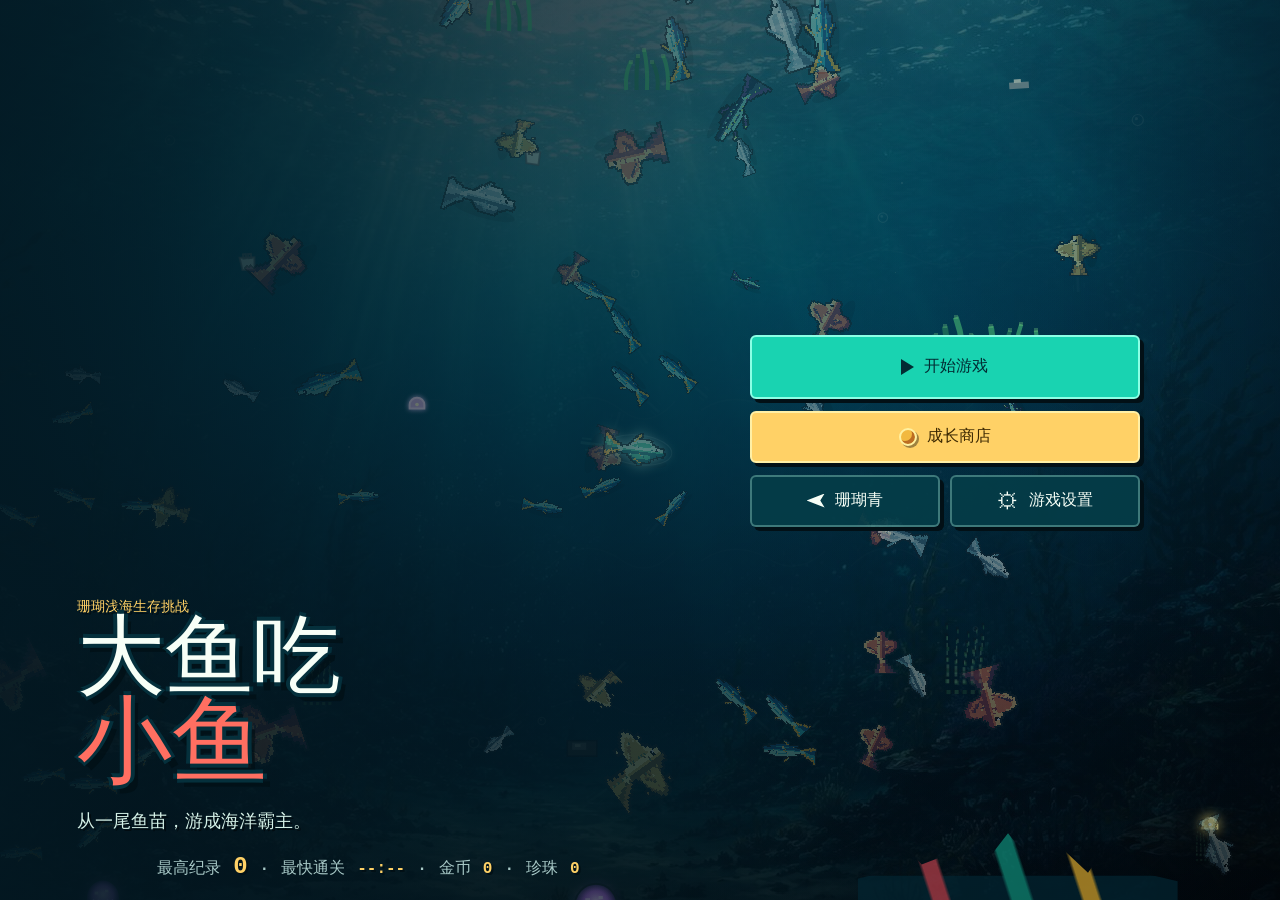
==== commit 930ae955: "Add seamless world cycle and ocean ecology" ====
--- a/index.html
+++ b/index.html
@@ -12,7 +12,7 @@
       content="大鱼吃小鱼：在珊瑚浅海中捕食、成长并成为海洋霸主。"
     />
     <title>大鱼吃小鱼</title>
-    <link rel="stylesheet" href="./styles.css" />
+    <link rel="stylesheet" href="./styles.css?v=3" />
   </head>
   <body>
     <main id="game-shell" class="game-shell">
--- a/styles.css
+++ b/styles.css
@@ -1293,6 +1293,20 @@
     margin-top: 10px;
   }
 
+  .record-line {
+    grid-column: 1 / -1;
+    width: 100%;
+    gap: 3px 8px;
+    font-size: 11px;
+  }
+
+  #high-score,
+  #best-clear-time,
+  .record-line [data-coins],
+  .record-line [data-pearls] {
+    font-size: 18px;
+  }
+
   .button {
     min-height: 44px;
     padding-top: 8px;
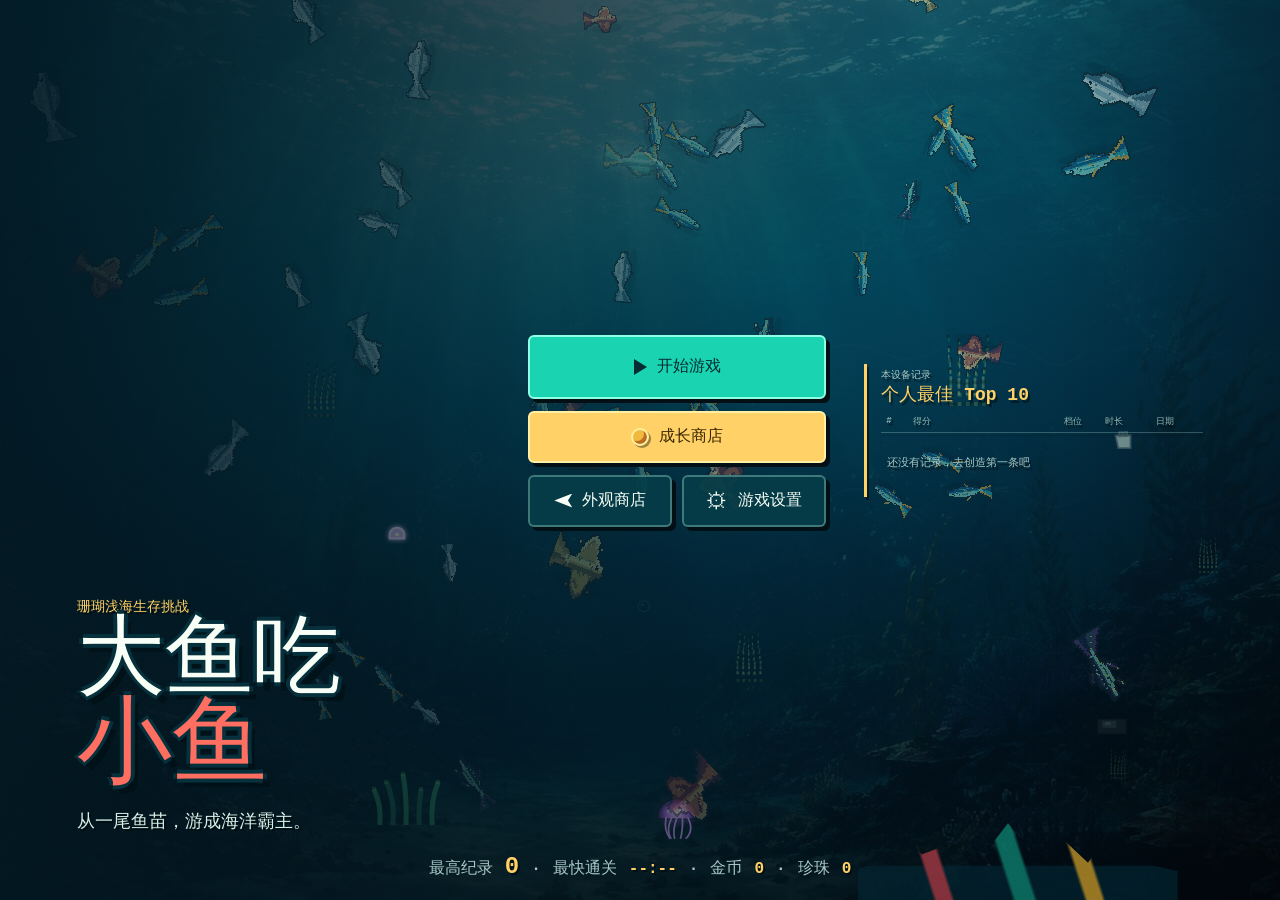
==== commit bf776045: "Add difficulty curve, sovereign mode, cosmetics shop, and local leaderboard - Progressive difficulty" ====
--- a/index.html
+++ b/index.html
@@ -12,7 +12,7 @@
       content="大鱼吃小鱼：在珊瑚浅海中捕食、成长并成为海洋霸主。"
     />
     <title>大鱼吃小鱼</title>
-    <link rel="stylesheet" href="./styles.css?v=3" />
+    <link rel="stylesheet" href="./styles.css?v=4" />
   </head>
   <body>
     <main id="game-shell" class="game-shell">
@@ -50,7 +50,7 @@
           <div class="title-secondary-actions">
             <button id="skin-button" class="button button--secondary" type="button">
               <span class="fin-icon" aria-hidden="true"></span>
-              <span>选择皮肤</span>
+              <span>外观商店</span>
             </button>
             <button id="settings-button" class="button button--secondary" type="button">
               <span class="gear-icon" aria-hidden="true">⚙</span>
@@ -58,6 +58,20 @@
             </button>
           </div>
         </div>
+
+        <section class="leaderboard-panel" aria-labelledby="leaderboard-title">
+          <header>
+            <div>
+              <p>本设备记录</p>
+              <h2 id="leaderboard-title">个人最佳 Top 10</h2>
+            </div>
+          </header>
+          <div class="leaderboard-columns" aria-hidden="true">
+            <span>#</span><span>得分</span><span>档位</span><span>时长</span><span>日期</span>
+          </div>
+          <ol id="leaderboard-list" class="leaderboard-list"></ol>
+          <p id="leaderboard-empty" class="leaderboard-empty">还没有记录，去创造第一条吧</p>
+        </section>
 
         <p class="record-line">
           <span>最高纪录</span>
@@ -86,48 +100,72 @@
         <div class="dialog-panel shop-panel">
           <header class="panel-header">
             <div>
-              <p class="panel-kicker">每一局都在变强</p>
-              <h2 id="shop-title">成长商店</h2>
-            </div>
-            <div class="shop-balance" aria-label="当前金币">
-              <span class="coin-icon" aria-hidden="true"></span>
-              <output id="shop-coins">0</output>
+              <p class="panel-kicker">成长与收藏</p>
+              <h2 id="shop-title">海湾商店</h2>
+            </div>
+            <div class="shop-balances">
+              <div class="shop-balance" aria-label="当前金币">
+                <span class="coin-icon" aria-hidden="true"></span>
+                <output id="shop-coins">0</output>
+              </div>
+              <div class="shop-balance shop-balance--pearls" aria-label="当前珍珠">
+                <span class="pearl-icon" aria-hidden="true"></span>
+                <output id="shop-pearls">0</output>
+              </div>
             </div>
             <button id="shop-back-button" class="icon-button close-button" type="button" aria-label="关闭商店并返回">
               <span aria-hidden="true">×</span>
             </button>
           </header>
 
-          <div class="shop-grid">
-            <article class="upgrade-card" data-upgrade-card="speed">
-              <div class="upgrade-icon upgrade-icon--speed" aria-hidden="true">»</div>
-              <h3>游动速度</h3>
-              <p>提高普通游动与转向后的追击能力。</p>
-              <div class="upgrade-level"><span>等级</span><output id="shop-speed-level">0 / 5</output></div>
-              <button id="shop-speed-buy" class="button button--secondary" type="button">
-                升级 · <span class="coin-icon coin-icon--small" aria-hidden="true"></span><output id="shop-speed-cost">20</output>
-              </button>
-            </article>
-
-            <article class="upgrade-card" data-upgrade-card="stamina">
-              <div class="upgrade-icon upgrade-icon--stamina" aria-hidden="true">⚡</div>
-              <h3>冲刺体力</h3>
-              <p>扩大体力槽，并略微提高体力恢复速度。</p>
-              <div class="upgrade-level"><span>等级</span><output id="shop-stamina-level">0 / 5</output></div>
-              <button id="shop-stamina-buy" class="button button--secondary" type="button">
-                升级 · <span class="coin-icon coin-icon--small" aria-hidden="true"></span><output id="shop-stamina-cost">20</output>
-              </button>
-            </article>
-
-            <article class="upgrade-card" data-upgrade-card="mouth">
-              <div class="upgrade-icon upgrade-icon--mouth" aria-hidden="true">◖</div>
-              <h3>吞噬范围</h3>
-              <p>扩大嘴部判定，让追上猎物后的吞食更宽容。</p>
-              <div class="upgrade-level"><span>等级</span><output id="shop-mouth-level">0 / 5</output></div>
-              <button id="shop-mouth-buy" class="button button--secondary" type="button">
-                升级 · <span class="coin-icon coin-icon--small" aria-hidden="true"></span><output id="shop-mouth-cost">20</output>
-              </button>
-            </article>
+          <div class="shop-tabs" role="tablist" aria-label="商店分类">
+            <button id="shop-upgrades-tab" class="shop-tab is-active" type="button" role="tab" aria-selected="true" aria-controls="shop-upgrades-panel">成长能力</button>
+            <button id="shop-cosmetics-tab" class="shop-tab" type="button" role="tab" aria-selected="false" aria-controls="shop-cosmetics-panel">外观收藏</button>
+          </div>
+
+          <div id="shop-upgrades-panel" role="tabpanel" aria-labelledby="shop-upgrades-tab">
+            <div class="shop-grid">
+              <article class="upgrade-card" data-upgrade-card="speed">
+                <div class="upgrade-icon upgrade-icon--speed" aria-hidden="true">»</div>
+                <h3>游动速度</h3>
+                <p>提高普通游动与转向后的追击能力。</p>
+                <div class="upgrade-level"><span>等级</span><output id="shop-speed-level">0 / 5</output></div>
+                <button id="shop-speed-buy" class="button button--secondary" type="button">
+                  升级 · <span class="coin-icon coin-icon--small" aria-hidden="true"></span><output id="shop-speed-cost">20</output>
+                </button>
+              </article>
+
+              <article class="upgrade-card" data-upgrade-card="stamina">
+                <div class="upgrade-icon upgrade-icon--stamina" aria-hidden="true">⚡</div>
+                <h3>冲刺体力</h3>
+                <p>扩大体力槽，并略微提高体力恢复速度。</p>
+                <div class="upgrade-level"><span>等级</span><output id="shop-stamina-level">0 / 5</output></div>
+                <button id="shop-stamina-buy" class="button button--secondary" type="button">
+                  升级 · <span class="coin-icon coin-icon--small" aria-hidden="true"></span><output id="shop-stamina-cost">20</output>
+                </button>
+              </article>
+
+              <article class="upgrade-card" data-upgrade-card="mouth">
+                <div class="upgrade-icon upgrade-icon--mouth" aria-hidden="true">◖</div>
+                <h3>吞噬范围</h3>
+                <p>扩大嘴部判定，让追上猎物后的吞食更宽容。</p>
+                <div class="upgrade-level"><span>等级</span><output id="shop-mouth-level">0 / 5</output></div>
+                <button id="shop-mouth-buy" class="button button--secondary" type="button">
+                  升级 · <span class="coin-icon coin-icon--small" aria-hidden="true"></span><output id="shop-mouth-cost">20</output>
+                </button>
+              </article>
+            </div>
+          </div>
+
+          <div id="shop-cosmetics-panel" class="cosmetics-panel" role="tabpanel" aria-labelledby="shop-cosmetics-tab" hidden>
+            <section class="cosmetic-section" aria-labelledby="skin-shop-title">
+              <h3 id="skin-shop-title">鱼身配色</h3>
+              <div id="cosmetic-skins-grid" class="cosmetic-grid"></div>
+            </section>
+            <section class="cosmetic-section" aria-labelledby="accessory-shop-title">
+              <h3 id="accessory-shop-title">帽子与挂件</h3>
+              <div id="cosmetic-accessories-grid" class="cosmetic-grid"></div>
+            </section>
           </div>
         </div>
       </section>
@@ -157,9 +195,9 @@
           >
             <span id="tier-progress"></span>
           </div>
-          <div id="apex-wrap" class="apex-wrap" aria-live="polite" hidden>
-            <span>霸主考验</span>
-            <output id="apex-time">30.0</output>
+          <div id="sovereign-wrap" class="sovereign-wrap" aria-live="polite" hidden>
+            <span>霸主巡游</span>
+            <output id="sovereign-time">0:00</output>
           </div>
         </div>
 
@@ -351,6 +389,10 @@
               <dt>存活时间</dt>
               <dd id="result-time">00:00</dd>
             </div>
+            <div id="result-sovereign-stat" hidden>
+              <dt>霸主巡游</dt>
+              <dd id="result-sovereign-time">00:00</dd>
+            </div>
             <div>
               <dt>最高连吃</dt>
               <dd id="result-combo">×1.0</dd>
@@ -372,43 +414,6 @@
             <button id="results-home-button" class="button button--secondary" type="button">
               <span class="home-icon" aria-hidden="true"></span>
               <span>返回标题</span>
-            </button>
-          </div>
-        </div>
-      </section>
-
-      <section
-        id="victory-screen"
-        class="screen modal-screen victory-screen"
-        role="dialog"
-        aria-modal="true"
-        aria-labelledby="victory-title"
-        hidden
-      >
-        <div class="victory-rays" aria-hidden="true"></div>
-        <div class="dialog-panel victory-panel">
-          <div class="crown-mark" aria-hidden="true"><i></i><i></i><i></i></div>
-          <p class="panel-kicker">霸主考验完成</p>
-          <h2 id="victory-title">海洋属于你</h2>
-          <p id="victory-record" class="record-badge" hidden>最快通关新纪录</p>
-          <div class="victory-summary">
-            <p>
-              <span>霸主得分</span>
-              <output id="victory-score">0</output>
-            </p>
-            <p>
-              <span>完成时间</span>
-              <output id="victory-time">00:00</output>
-            </p>
-          </div>
-          <div class="result-actions">
-            <button id="endless-button" class="button button--gold" type="button">
-              <span class="infinity-icon" aria-hidden="true">∞</span>
-              <span>继续称霸</span>
-            </button>
-            <button id="victory-home-button" class="button button--secondary" type="button">
-              <span class="home-icon" aria-hidden="true"></span>
-              <span>收下奖励</span>
             </button>
           </div>
         </div>
@@ -438,6 +443,6 @@
       </aside>
     </main>
 
-    <script type="module" src="./js/game.js"></script>
+    <script type="module" src="./js/game.js?v=4"></script>
   </body>
 </html>
--- a/styles.css
+++ b/styles.css
@@ -119,10 +119,10 @@
 
 .title-screen {
   display: grid;
-  grid-template-columns: minmax(270px, 0.9fr) minmax(270px, 0.7fr);
+  grid-template-columns: minmax(250px, 1fr) minmax(230px, 0.72fr) minmax(250px, 0.82fr);
   grid-template-rows: 1fr auto;
   align-items: center;
-  gap: 20px 7vw;
+  gap: 20px 3vw;
   padding:
     max(28px, var(--safe-top))
     max(6vw, var(--safe-right))
@@ -136,7 +136,7 @@
   content: "";
   position: absolute;
   right: 8%;
-  bottom: -10px;
+  bottom: 0;
   width: clamp(150px, 25vw, 340px);
   height: clamp(58px, 14vh, 120px);
   z-index: -1;
@@ -205,6 +205,95 @@
   width: min(100%, 390px);
 }
 
+.leaderboard-panel {
+  align-self: center;
+  min-width: 0;
+  max-height: min(48vh, 350px);
+  overflow: hidden;
+  padding: 4px 0 4px 14px;
+  border-left: 3px solid var(--gold);
+  filter: drop-shadow(2px 3px 0 rgba(0, 0, 0, 0.45));
+}
+
+.leaderboard-panel header {
+  margin-bottom: 9px;
+}
+
+.leaderboard-panel header p,
+.leaderboard-panel h2,
+.leaderboard-empty {
+  margin: 0;
+}
+
+.leaderboard-panel header p {
+  color: var(--muted);
+  font-size: 10px;
+  font-weight: 800;
+}
+
+.leaderboard-panel h2 {
+  color: var(--gold);
+  font-size: 18px;
+}
+
+.leaderboard-columns,
+.leaderboard-list li {
+  display: grid;
+  grid-template-columns: 22px minmax(62px, 1fr) 36px 46px 42px;
+  gap: 5px;
+  align-items: center;
+}
+
+.leaderboard-columns {
+  padding: 0 5px 4px;
+  color: #8fb9b6;
+  font-size: 9px;
+  font-weight: 700;
+}
+
+.leaderboard-list {
+  max-height: min(37vh, 282px);
+  margin: 0;
+  overflow: auto;
+  padding: 0 5px 0 0;
+  scrollbar-color: rgba(255, 209, 102, 0.58) transparent;
+  scrollbar-width: thin;
+}
+
+.leaderboard-list li {
+  min-height: 27px;
+  padding: 4px 5px;
+  border-top: 1px solid rgba(188, 240, 227, 0.16);
+  color: #cfe4df;
+  font-size: 10px;
+  font-variant-numeric: tabular-nums;
+}
+
+.leaderboard-list li:first-child {
+  color: #fff1ad;
+  background: rgba(255, 209, 102, 0.08);
+}
+
+.leaderboard-list strong {
+  overflow: hidden;
+  color: var(--ink);
+  font-size: 12px;
+  text-overflow: ellipsis;
+}
+
+.leaderboard-rank {
+  color: var(--gold);
+  font-weight: 900;
+}
+
+.leaderboard-empty {
+  padding: 22px 6px;
+  border-top: 1px solid var(--line);
+  color: var(--muted);
+  font-size: 11px;
+  line-height: 1.5;
+}
+
 .shop-entry-button {
   width: 100%;
   margin-top: 12px;
@@ -344,6 +433,7 @@
   margin: 0;
   color: var(--muted);
   font-weight: 700;
+  grid-column: 1 / -1;
 }
 
 #high-score,
@@ -467,7 +557,7 @@
   background: linear-gradient(90deg, var(--teal), #8cf5c8 62%, var(--gold));
 }
 
-.apex-wrap {
+.sovereign-wrap {
   display: flex;
   align-items: center;
   justify-content: center;
@@ -477,7 +567,7 @@
   font-weight: 900;
 }
 
-#apex-time {
+#sovereign-time {
   min-width: 4.5ch;
   font-size: 24px;
   font-variant-numeric: tabular-nums;
@@ -577,8 +667,7 @@
   border-color: #6d8f91;
 }
 
-body[data-state="apex"] .tier-heading,
-body[data-state="apex"] .tier-meter {
+body[data-state="endless"] .tier-meter {
   display: none;
 }
 
@@ -644,7 +733,14 @@
 }
 
 .shop-panel {
-  width: min(880px, 100%);
+  width: min(1040px, 100%);
+}
+
+.shop-balances {
+  display: flex;
+  align-items: center;
+  gap: 8px;
+  margin-left: auto;
 }
 
 .shop-balance {
@@ -652,7 +748,6 @@
   min-height: 42px;
   align-items: center;
   gap: 8px;
-  margin-left: auto;
   padding: 7px 12px;
   color: #4a3000;
   background: var(--gold);
@@ -661,6 +756,12 @@
   box-shadow: 3px 3px 0 var(--shadow);
   font-size: 18px;
   font-weight: 900;
+}
+
+.shop-balance--pearls {
+  color: #291b3d;
+  background: #d9b5f2;
+  border-color: #ffffff;
 }
 
 .coin-icon {
@@ -683,6 +784,40 @@
   box-shadow: inset -2px -2px 0 #bb6d23, 1px 1px 0 rgba(0, 0, 0, 0.38);
 }
 
+.pearl-icon--small {
+  width: 12px;
+  height: 12px;
+  border-width: 1px;
+  box-shadow: 1px 1px 0 #624981;
+}
+
+.shop-tabs {
+  display: grid;
+  grid-template-columns: 1fr 1fr;
+  margin-bottom: 16px;
+  border: 2px solid rgba(168, 238, 221, 0.3);
+  border-radius: 5px;
+}
+
+.shop-tab {
+  min-height: 42px;
+  padding: 8px 14px;
+  border: 0;
+  color: var(--muted);
+  background: rgba(5, 46, 57, 0.72);
+  cursor: pointer;
+  font-weight: 900;
+}
+
+.shop-tab + .shop-tab {
+  border-left: 1px solid var(--line);
+}
+
+.shop-tab.is-active {
+  color: #062d36;
+  background: var(--teal);
+}
+
 .shop-grid {
   display: grid;
   grid-template-columns: repeat(3, minmax(0, 1fr));
@@ -765,6 +900,81 @@
 
 .upgrade-card .button.is-low-funds {
   filter: saturate(0.55) brightness(0.86);
+}
+
+.cosmetics-panel {
+  display: grid;
+  gap: 20px;
+}
+
+.cosmetic-section > h3 {
+  margin: 0 0 9px;
+  color: var(--gold);
+  font-size: 15px;
+}
+
+.cosmetic-grid {
+  display: grid;
+  grid-template-columns: repeat(4, minmax(130px, 1fr));
+  border-top: 1px solid var(--line);
+  border-left: 1px solid var(--line);
+}
+
+.cosmetic-card {
+  display: grid;
+  min-width: 0;
+  grid-template-rows: 70px auto auto auto;
+  gap: 5px;
+  padding: 10px;
+  border-right: 1px solid var(--line);
+  border-bottom: 1px solid var(--line);
+}
+
+.cosmetic-card.is-equipped {
+  background: rgba(25, 211, 177, 0.1);
+  box-shadow: inset 0 0 0 2px rgba(126, 231, 223, 0.42);
+}
+
+.cosmetic-card.is-locked .cosmetic-preview {
+  filter: saturate(0.45) brightness(0.72);
+}
+
+.cosmetic-preview {
+  display: block;
+  width: 120px;
+  max-width: 100%;
+  height: 70px;
+  justify-self: center;
+  image-rendering: pixelated;
+}
+
+.cosmetic-card h3,
+.cosmetic-card small {
+  min-width: 0;
+  margin: 0;
+  overflow-wrap: anywhere;
+  text-align: center;
+}
+
+.cosmetic-card h3 {
+  color: var(--ink);
+  font-size: 13px;
+}
+
+.cosmetic-card small {
+  min-height: 2.6em;
+  color: var(--muted);
+  font-size: 9px;
+  line-height: 1.3;
+}
+
+.cosmetic-action {
+  width: 100%;
+  min-height: 36px;
+  gap: 5px;
+  padding: 6px 8px;
+  box-shadow: 2px 2px 0 var(--shadow);
+  font-size: 10px;
 }
 
 .close-button {
@@ -976,7 +1186,7 @@
 
 .result-stats {
   display: grid;
-  grid-template-columns: repeat(4, 1fr);
+  grid-template-columns: repeat(auto-fit, minmax(96px, 1fr));
   margin: 0 0 26px;
   border-top: 1px solid var(--line);
   border-bottom: 1px solid var(--line);
@@ -1011,7 +1221,7 @@
   display: flex;
   align-items: center;
   justify-content: center;
-  gap: 10px;
+  gap: 6px;
   color: #f2ddff;
 }
 
@@ -1020,6 +1230,7 @@
   display: inline-flex;
   align-items: center;
   gap: 4px;
+  white-space: nowrap;
 }
 
 .pearl-icon {
@@ -1030,84 +1241,6 @@
   border-radius: 50%;
   background: #d7a8ff;
   box-shadow: 2px 2px 0 #624981;
-}
-
-.victory-screen {
-  background: rgba(2, 30, 31, 0.76);
-}
-
-.victory-rays {
-  position: absolute;
-  inset: 0;
-  opacity: 0.14;
-  pointer-events: none;
-  background: repeating-conic-gradient(from 0deg at 50% 52%, var(--gold) 0 8deg, transparent 8deg 19deg);
-  animation: victory-turn 30s linear infinite;
-}
-
-@keyframes victory-turn {
-  to { transform: rotate(360deg); }
-}
-
-.victory-panel {
-  width: min(620px, 100%);
-  border-color: rgba(255, 220, 119, 0.64);
-  text-align: center;
-}
-
-.victory-panel::before {
-  background: var(--gold);
-}
-
-.crown-mark {
-  display: flex;
-  width: 64px;
-  height: 42px;
-  align-items: flex-end;
-  justify-content: center;
-  gap: 3px;
-  margin: 0 auto 12px;
-  padding: 6px 8px;
-  border-bottom: 8px solid var(--gold-dark);
-  background: var(--gold);
-  clip-path: polygon(0 0, 25% 42%, 50% 0, 75% 42%, 100% 0, 88% 100%, 12% 100%);
-}
-
-.crown-mark i {
-  width: 6px;
-  height: 6px;
-  background: var(--coral-dark);
-}
-
-.victory-summary {
-  display: grid;
-  grid-template-columns: 1fr 1fr;
-  margin: 26px 0;
-  border-top: 1px solid rgba(255, 220, 119, 0.35);
-  border-bottom: 1px solid rgba(255, 220, 119, 0.35);
-}
-
-.victory-summary p {
-  display: grid;
-  gap: 7px;
-  margin: 0;
-  padding: 16px;
-}
-
-.victory-summary p:first-child {
-  border-right: 1px solid rgba(255, 220, 119, 0.35);
-}
-
-.victory-summary span {
-  color: var(--muted);
-  font-size: 11px;
-}
-
-.victory-summary output {
-  color: var(--gold);
-  font-size: 28px;
-  font-weight: 900;
-  font-variant-numeric: tabular-nums;
 }
 
 .rotate-overlay {
@@ -1280,9 +1413,12 @@
 
 @media (max-height: 600px) and (orientation: landscape) {
   .title-screen {
-    gap: 12px 5vw;
+    grid-template-columns: minmax(0, 0.95fr) minmax(190px, 0.75fr) minmax(210px, 0.9fr);
+    gap: 12px 2vw;
     padding-top: max(16px, var(--safe-top));
+    padding-right: max(3vw, var(--safe-right));
     padding-bottom: max(12px, var(--safe-bottom));
+    padding-left: max(3vw, var(--safe-left));
   }
 
   #game-title {
@@ -1300,6 +1436,14 @@
     font-size: 11px;
   }
 
+  .leaderboard-panel {
+    max-height: 58vh;
+  }
+
+  .leaderboard-list {
+    max-height: 43vh;
+  }
+
   #high-score,
   #best-clear-time,
   .record-line [data-coins],
@@ -1346,6 +1490,14 @@
     margin-bottom: 10px;
   }
 
+  .shop-tabs {
+    margin-bottom: 10px;
+  }
+
+  .cosmetics-panel {
+    gap: 12px;
+  }
+
   .setting-row {
     min-height: 54px;
     padding: 8px 12px;
@@ -1360,13 +1512,11 @@
   }
 
   .result-scoreline,
-  .result-stats,
-  .victory-summary {
+  .result-stats {
     margin-bottom: 14px;
   }
 
-  .result-stats div,
-  .victory-summary p {
+  .result-stats div {
     padding-top: 9px;
     padding-bottom: 9px;
   }
@@ -1384,7 +1534,7 @@
 
 @media (max-width: 720px) and (orientation: landscape) {
   .title-screen {
-    grid-template-columns: minmax(230px, 1fr) minmax(235px, 0.8fr);
+    grid-template-columns: minmax(0, 0.9fr) minmax(180px, 0.8fr) minmax(190px, 0.9fr);
   }
 
   .title-kicker,
@@ -1426,6 +1576,10 @@
 
   .shop-grid {
     grid-template-columns: repeat(3, minmax(150px, 1fr));
+  }
+
+  .cosmetic-grid {
+    grid-template-columns: repeat(4, minmax(118px, 1fr));
   }
 
   .shop-panel {
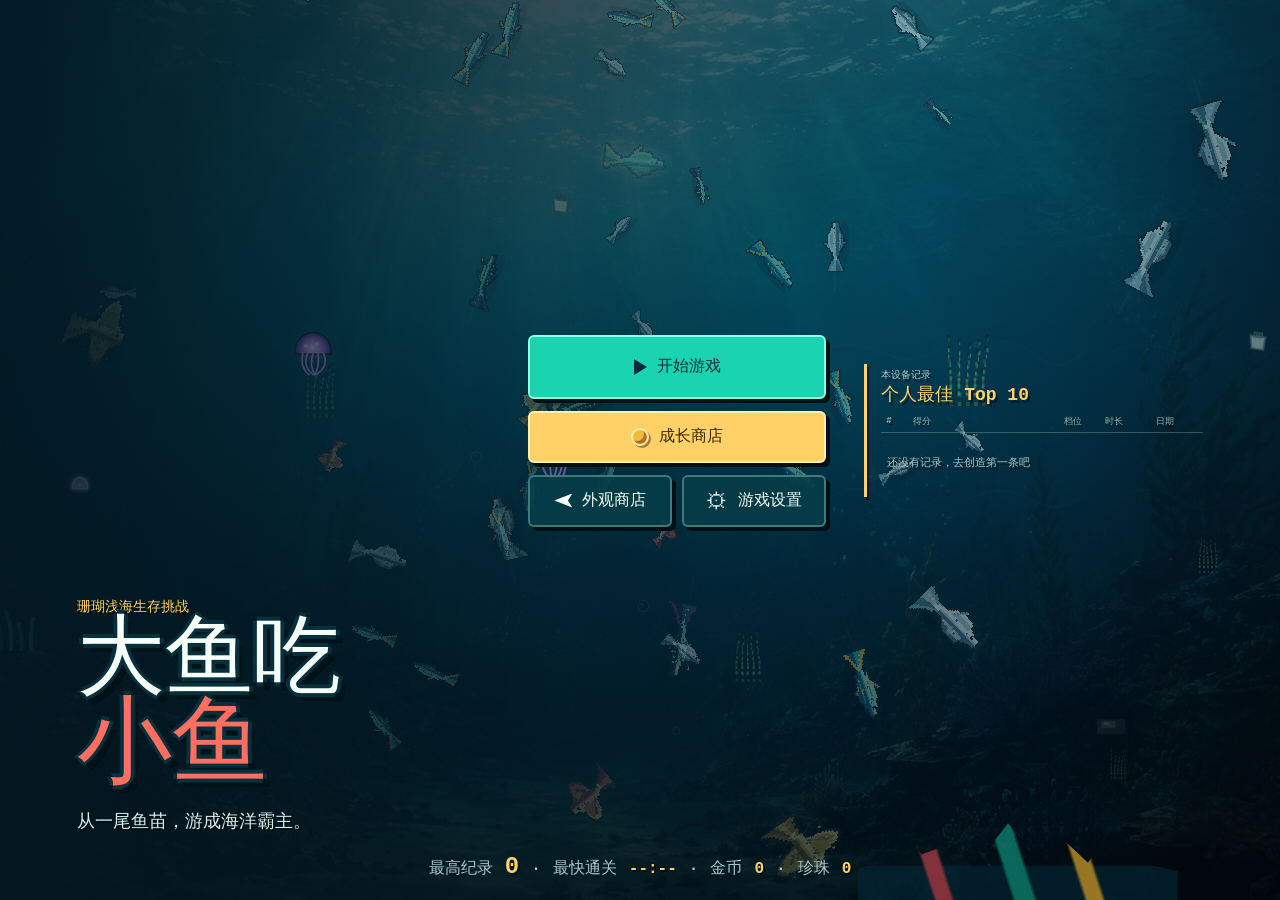
==== commit 8b8513e7: "Add ambient music and sovereign net hazards" ====
--- a/index.html
+++ b/index.html
@@ -297,6 +297,16 @@
               </span>
             </label>
 
+            <label class="setting-row" for="music-toggle">
+              <span>
+                <strong>背景音乐</strong>
+              </span>
+              <span class="switch">
+                <input id="music-toggle" type="checkbox" checked />
+                <span aria-hidden="true"></span>
+              </span>
+            </label>
+
             <label class="setting-row" for="vibration-toggle">
               <span>
                 <strong>触感反馈</strong>
@@ -443,6 +453,6 @@
       </aside>
     </main>
 
-    <script type="module" src="./js/game.js?v=4"></script>
+    <script type="module" src="./js/game.js?v=5"></script>
   </body>
 </html>
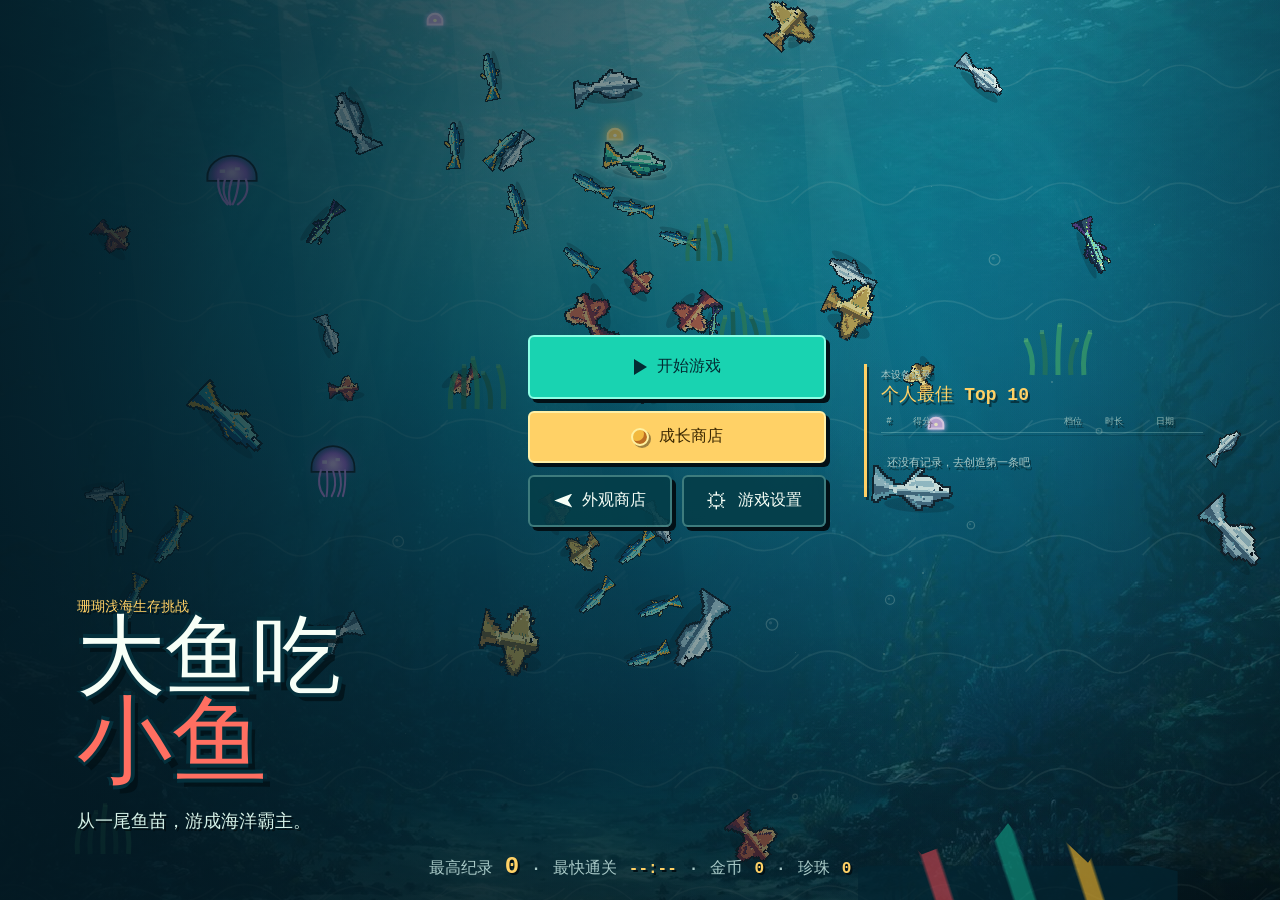
==== commit a8fd8e5e: "Add run builds, biome contracts, and PWA release" ====
--- a/index.html
+++ b/index.html
@@ -7,12 +7,16 @@
       content="width=device-width, initial-scale=1, viewport-fit=cover"
     />
     <meta name="theme-color" content="#072f3f" />
+    <meta name="mobile-web-app-capable" content="yes" />
+    <meta name="apple-mobile-web-app-capable" content="yes" />
     <meta
       name="description"
       content="大鱼吃小鱼：在珊瑚浅海中捕食、成长并成为海洋霸主。"
     />
     <title>大鱼吃小鱼</title>
-    <link rel="stylesheet" href="./styles.css?v=4" />
+    <link rel="manifest" href="./manifest.webmanifest" />
+    <link rel="apple-touch-icon" href="./assets/icon-192.png" />
+    <link rel="stylesheet" href="./styles.css" />
   </head>
   <body>
     <main id="game-shell" class="game-shell">
@@ -182,7 +186,7 @@
 
         <div class="tier-cluster">
           <div class="tier-heading">
-            <span class="hud-label">当前体型</span>
+            <output id="biome-name" class="biome-name">珊瑚浅海</output>
             <output id="tier-name">鱼苗</output>
           </div>
           <div
@@ -195,9 +199,18 @@
           >
             <span id="tier-progress"></span>
           </div>
-          <div id="sovereign-wrap" class="sovereign-wrap" aria-live="polite" hidden>
-            <span>霸主巡游</span>
-            <output id="sovereign-time">0:00</output>
+          <div id="sovereign-wrap" class="sovereign-wrap" hidden>
+            <div class="sovereign-summary">
+              <span>霸主巡游</span>
+              <output id="sovereign-time">0:00</output>
+            </div>
+            <div class="sovereign-contract">
+              <strong id="sovereign-goal-label">合同 1</strong>
+              <span id="sovereign-goal-detail">存活 0/20s · 猎食 0/12 · 得分 0/600 · 躲网 0/2</span>
+            </div>
+            <button id="extract-button" class="button extract-button" type="button" disabled>
+              完成合同后返航
+            </button>
           </div>
         </div>
 
@@ -226,6 +239,21 @@
       </section>
 
       <section
+        id="build-draft-screen"
+        class="screen modal-screen build-draft-screen"
+        role="dialog"
+        aria-modal="true"
+        aria-labelledby="build-draft-title"
+        hidden
+      >
+        <div class="dialog-panel build-draft-panel">
+          <p id="build-draft-tier" class="panel-kicker">T2 · 小鱼</p>
+          <h2 id="build-draft-title">潮汐进化</h2>
+          <div id="build-choice-list" class="build-choice-list"></div>
+        </div>
+      </section>
+
+      <section
         id="pause-screen"
         class="screen modal-screen"
         role="dialog"
@@ -358,6 +386,19 @@
               </span>
             </label>
 
+            <div class="setting-row setting-row--telemetry">
+              <span>
+                <strong>本地试玩记录</strong>
+                <small id="export-telemetry-status" aria-live="polite">仅保存在此设备，不会上传</small>
+              </span>
+              <div class="telemetry-actions">
+                <output id="telemetry-count">0 / 50 局</output>
+                <button id="export-telemetry-button" class="button button--secondary" type="button" disabled>
+                  导出 JSON
+                </button>
+              </div>
+            </div>
+
             <div class="setting-row setting-row--danger">
               <span>
                 <strong>本地进度</strong>
@@ -453,6 +494,6 @@
       </aside>
     </main>
 
-    <script type="module" src="./js/game.js?v=5"></script>
+    <script type="module" src="./js/bootstrap.js"></script>
   </body>
 </html>
--- a/styles.css
+++ b/styles.css
@@ -531,6 +531,17 @@
   font-weight: 900;
 }
 
+.biome-name {
+  max-width: 15ch;
+  padding: 3px 6px;
+  border-left: 3px solid var(--teal);
+  color: #dcfff5;
+  background: rgba(3, 36, 46, 0.78);
+  font-size: 11px;
+  font-weight: 900;
+  overflow-wrap: anywhere;
+}
+
 .tier-meter,
 .stamina-track {
   display: block;
@@ -558,19 +569,65 @@
 }
 
 .sovereign-wrap {
-  display: flex;
+  position: absolute;
+  top: 32px;
+  left: 50%;
+  display: grid;
+  width: clamp(430px, 58vw, 660px);
+  min-height: 58px;
+  grid-template-columns: auto minmax(180px, 1fr) auto;
   align-items: center;
-  justify-content: center;
-  gap: 10px;
+  gap: 8px 12px;
+  padding: 7px 9px;
+  border: 2px solid rgba(255, 209, 102, 0.58);
+  color: var(--ink);
+  background: rgba(3, 30, 39, 0.9);
+  box-shadow: 3px 4px 0 rgba(0, 0, 0, 0.48);
+  transform: translateX(-50%);
+  pointer-events: auto;
+}
+
+.sovereign-summary {
+  display: grid;
+  gap: 1px;
   color: var(--gold);
-  font-size: 13px;
+  font-size: 10px;
   font-weight: 900;
 }
 
 #sovereign-time {
   min-width: 4.5ch;
-  font-size: 24px;
+  font-size: 21px;
   font-variant-numeric: tabular-nums;
+}
+
+.sovereign-contract {
+  display: grid;
+  min-width: 0;
+  gap: 3px;
+  font-size: 10px;
+  line-height: 1.25;
+}
+
+.sovereign-contract strong {
+  color: var(--gold);
+  font-size: 11px;
+}
+
+#sovereign-goal-detail {
+  color: #c7e5df;
+  overflow-wrap: anywhere;
+}
+
+.extract-button {
+  width: 128px;
+  min-height: 40px;
+  padding: 7px 9px;
+  border-color: #fff0a6;
+  color: #3e2900;
+  background: var(--gold);
+  box-shadow: 2px 2px 0 var(--shadow);
+  font-size: 10px;
 }
 
 .icon-button {
@@ -685,6 +742,71 @@
   backdrop-filter: blur(3px);
 }
 
+.build-draft-screen {
+  z-index: 35;
+  background: rgba(2, 15, 22, 0.8);
+}
+
+.build-draft-panel {
+  width: min(900px, 100%);
+}
+
+.build-choice-list {
+  display: grid;
+  grid-template-columns: repeat(3, minmax(0, 1fr));
+  gap: 12px;
+  margin-top: 24px;
+}
+
+.build-choice {
+  display: grid;
+  min-width: 0;
+  min-height: 150px;
+  align-content: start;
+  gap: 12px;
+  padding: 16px;
+  border: 2px solid rgba(164, 235, 218, 0.4);
+  border-radius: 4px;
+  color: var(--ink);
+  background: rgba(7, 55, 66, 0.94);
+  box-shadow: 4px 4px 0 var(--shadow);
+  text-align: left;
+  cursor: pointer;
+}
+
+.build-choice:hover,
+.build-choice:focus-visible {
+  border-color: var(--gold);
+  background: rgba(10, 77, 84, 0.96);
+}
+
+.build-choice:active {
+  transform: translate(2px, 2px);
+  box-shadow: 2px 2px 0 var(--shadow);
+}
+
+.build-choice__marker {
+  width: max-content;
+  padding: 3px 6px;
+  color: #3e2900;
+  background: var(--gold);
+  font-size: 10px;
+  font-weight: 900;
+}
+
+.build-choice strong {
+  color: #eafff8;
+  font-size: 18px;
+  overflow-wrap: anywhere;
+}
+
+.build-choice > span:last-child {
+  color: var(--muted);
+  font-size: 12px;
+  line-height: 1.5;
+  overflow-wrap: anywhere;
+}
+
 .dialog-panel {
   position: relative;
   width: min(620px, 100%);
@@ -1007,6 +1129,33 @@
   border-color: rgba(255, 116, 95, 0.35);
 }
 
+.setting-row--telemetry {
+  cursor: default;
+}
+
+.telemetry-actions {
+  display: flex;
+  min-width: 0;
+  align-items: center;
+  justify-content: flex-end;
+  gap: 9px;
+}
+
+#telemetry-count {
+  color: var(--gold);
+  font-size: 10px;
+  font-weight: 900;
+  white-space: nowrap;
+}
+
+.telemetry-actions .button {
+  width: auto;
+  min-height: 38px;
+  padding: 7px 10px;
+  font-size: 10px;
+  white-space: nowrap;
+}
+
 .button--danger {
   width: auto;
   min-height: 40px;
@@ -1524,6 +1673,21 @@
   #result-score {
     font-size: 42px;
   }
+
+  .sovereign-wrap {
+    top: 28px;
+    min-height: 52px;
+  }
+
+  .build-choice {
+    min-height: 124px;
+    padding: 12px;
+    gap: 8px;
+  }
+
+  .build-choice strong {
+    font-size: 15px;
+  }
 }
 
 @media (max-height: 360px) and (orientation: landscape) {
@@ -1564,6 +1728,46 @@
 
   .tier-cluster {
     width: 210px;
+  }
+
+  .sovereign-wrap {
+    width: min(430px, calc(100vw - 120px));
+    grid-template-columns: auto minmax(0, 1fr) auto;
+    gap: 6px;
+    padding: 6px;
+  }
+
+  .sovereign-contract {
+    font-size: 9px;
+  }
+
+  .extract-button {
+    width: 100px;
+    min-height: 36px;
+    padding: 5px 6px;
+    font-size: 9px;
+  }
+
+  .build-choice-list {
+    gap: 8px;
+    margin-top: 14px;
+  }
+
+  .build-choice {
+    min-height: 112px;
+    padding: 9px;
+  }
+
+  .build-choice strong {
+    font-size: 13px;
+  }
+
+  .build-choice > span:last-child {
+    font-size: 10px;
+  }
+
+  .setting-row--telemetry {
+    grid-column: 1 / -1;
   }
 
   .settings-list {
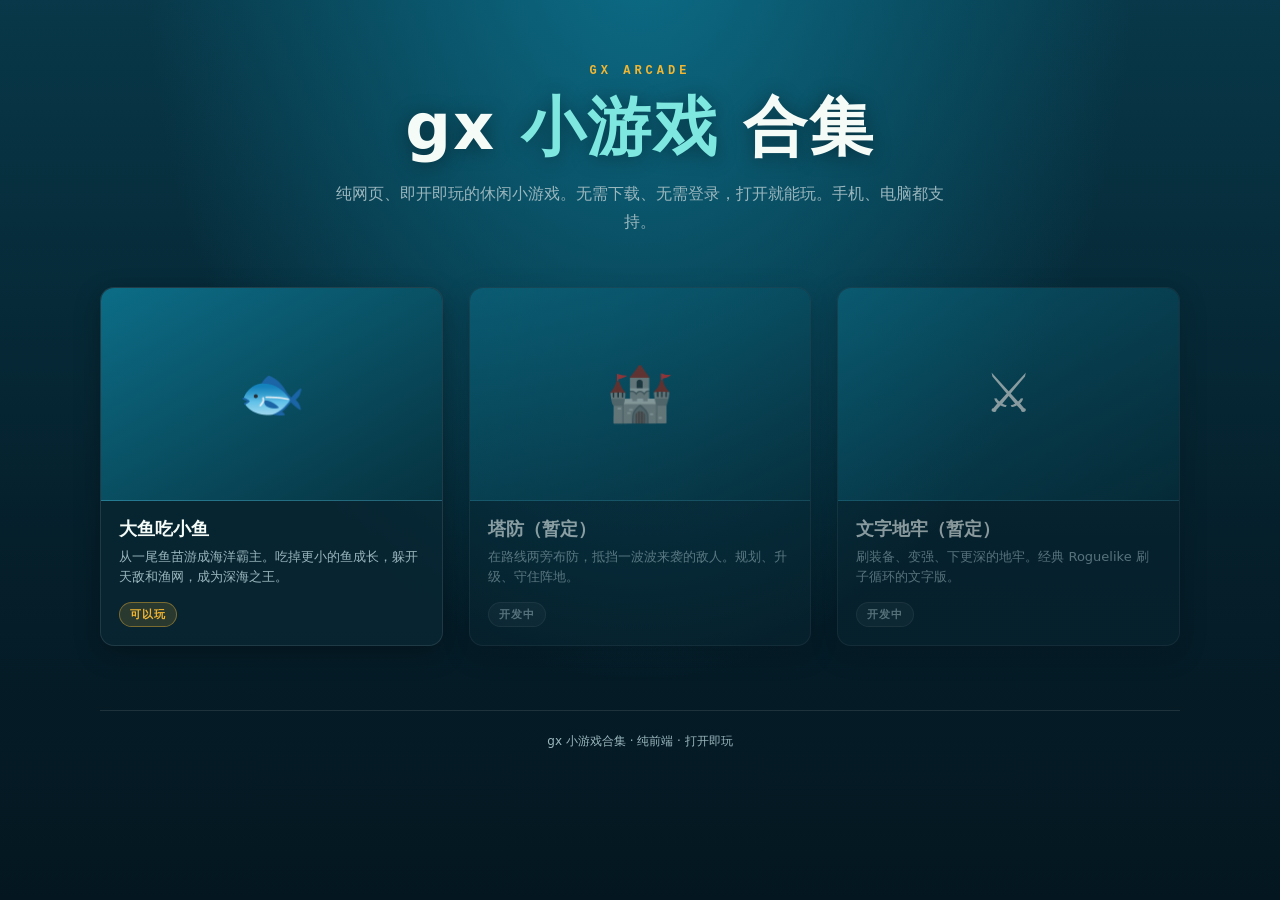
==== commit 5d3fead2: "Restructure into a game collection with a lobby - Move the Big Fish game from repo root into bigfish" ====
--- a/index.html
+++ b/index.html
@@ -1,499 +1,163 @@
 <!doctype html>
 <html lang="zh-CN">
-  <head>
-    <meta charset="UTF-8" />
-    <meta
-      name="viewport"
-      content="width=device-width, initial-scale=1, viewport-fit=cover"
-    />
-    <meta name="theme-color" content="#072f3f" />
-    <meta name="mobile-web-app-capable" content="yes" />
-    <meta name="apple-mobile-web-app-capable" content="yes" />
-    <meta
-      name="description"
-      content="大鱼吃小鱼：在珊瑚浅海中捕食、成长并成为海洋霸主。"
-    />
-    <title>大鱼吃小鱼</title>
-    <link rel="manifest" href="./manifest.webmanifest" />
-    <link rel="apple-touch-icon" href="./assets/icon-192.png" />
-    <link rel="stylesheet" href="./styles.css" />
-  </head>
-  <body>
-    <main id="game-shell" class="game-shell">
-      <canvas
-        id="game-canvas"
-        tabindex="0"
-        aria-label="大鱼吃小鱼游戏区域"
-      ></canvas>
+<head>
+<meta charset="UTF-8" />
+<meta name="viewport" content="width=device-width, initial-scale=1, viewport-fit=cover" />
+<meta name="theme-color" content="#072f3f" />
+<meta name="description" content="gx 小游戏合集 —— 纯网页、即开即玩的休闲小游戏。" />
+<title>gx 小游戏合集</title>
+<style>
+  * { margin: 0; padding: 0; box-sizing: border-box; }
+  :root {
+    --bg: #051f2b;
+    --bg2: #083849;
+    --ink: #f5fbf7;
+    --muted: #9ab6bd;
+    --accent: #f2b632;
+    --accent2: #7ee7df;
+    --card: rgba(9, 40, 52, 0.72);
+    --line: rgba(255, 255, 255, 0.1);
+  }
+  html, body { min-height: 100%; }
+  body {
+    font-family: "Segoe UI", "Microsoft YaHei", system-ui, sans-serif;
+    color: var(--ink);
+    background:
+      radial-gradient(ellipse at 50% -10%, #0c6d87 0%, transparent 55%),
+      linear-gradient(180deg, var(--bg2) 0%, var(--bg) 60%, #041720 100%);
+    background-attachment: fixed;
+    min-height: 100vh;
+    padding: clamp(24px, 5vw, 64px) clamp(16px, 4vw, 48px) 48px;
+  }
 
-      <div class="ocean-vignette" aria-hidden="true"></div>
+  header.hero { max-width: 1080px; margin: 0 auto clamp(28px, 5vw, 52px); text-align: center; }
+  .hero-kicker {
+    color: var(--accent);
+    font: 700 12px "Courier New", monospace;
+    letter-spacing: 4px;
+    margin-bottom: 14px;
+  }
+  .hero h1 {
+    font-size: clamp(34px, 7vw, 64px);
+    font-weight: 900;
+    letter-spacing: 2px;
+    line-height: 1.1;
+    text-shadow: 0 2px 20px rgba(0, 0, 0, 0.4);
+  }
+  .hero h1 em { color: var(--accent2); font-style: normal; }
+  .hero p.intro {
+    max-width: 620px;
+    margin: 18px auto 0;
+    color: var(--muted);
+    font-size: clamp(14px, 2.2vw, 16px);
+    line-height: 1.7;
+  }
+  main.grid {
+    max-width: 1080px;
+    margin: 0 auto;
+    display: grid;
+    grid-template-columns: repeat(auto-fill, minmax(260px, 1fr));
+    gap: clamp(16px, 2.5vw, 26px);
+  }
 
-      <section
-        id="title-screen"
-        class="screen title-screen"
-        aria-labelledby="game-title"
-      >
-        <div class="title-lockup">
-          <p class="title-kicker">珊瑚浅海生存挑战</p>
-          <h1 id="game-title">
-            <span>大鱼吃</span>
-            <strong>小鱼</strong>
-          </h1>
-          <p class="title-tagline">从一尾鱼苗，游成海洋霸主。</p>
-        </div>
+  .card {
+    position: relative;
+    display: flex;
+    flex-direction: column;
+    background: var(--card);
+    border: 1px solid var(--line);
+    border-radius: 14px;
+    overflow: hidden;
+    text-decoration: none;
+    color: inherit;
+    transition: transform 0.16s ease, border-color 0.16s ease, box-shadow 0.16s ease;
+    box-shadow: 0 8px 26px rgba(0, 0, 0, 0.28);
+  }
+  .card:hover, .card:focus-visible {
+    transform: translateY(-4px);
+    border-color: var(--accent2);
+    box-shadow: 0 14px 34px rgba(0, 0, 0, 0.42);
+    outline: none;
+  }
+  .card.coming { pointer-events: none; opacity: 0.55; }
 
-        <div class="title-actions" aria-label="主菜单">
-          <button id="start-button" class="button button--primary" type="button">
-            <span class="play-icon" aria-hidden="true"></span>
-            <span>开始游戏</span>
-          </button>
-          <button id="shop-button" class="button button--gold shop-entry-button" type="button">
-            <span class="coin-icon" aria-hidden="true"></span>
-            <span>成长商店</span>
-          </button>
-          <div class="title-secondary-actions">
-            <button id="skin-button" class="button button--secondary" type="button">
-              <span class="fin-icon" aria-hidden="true"></span>
-              <span>外观商店</span>
-            </button>
-            <button id="settings-button" class="button button--secondary" type="button">
-              <span class="gear-icon" aria-hidden="true">⚙</span>
-              <span>游戏设置</span>
-            </button>
-          </div>
-        </div>
+  .card-thumb {
+    aspect-ratio: 16 / 10;
+    display: grid;
+    place-items: center;
+    font-size: 54px;
+    background: linear-gradient(150deg, #0c6d87, #06323f);
+    border-bottom: 1px solid var(--line);
+  }
+  .card-body { padding: 16px 18px 18px; flex: 1; display: flex; flex-direction: column; }
+  .card-title { font-size: 18px; font-weight: 700; margin-bottom: 6px; }
+  .card-desc { color: var(--muted); font-size: 13px; line-height: 1.6; flex: 1; }
+  .card-tag {
+    align-self: flex-start;
+    margin-top: 14px;
+    font: 700 11px "Courier New", monospace;
+    letter-spacing: 1px;
+    padding: 4px 10px;
+    border-radius: 999px;
+    background: rgba(242, 182, 50, 0.15);
+    color: var(--accent);
+    border: 1px solid rgba(242, 182, 50, 0.4);
+  }
+  .card.coming .card-tag {
+    background: rgba(255, 255, 255, 0.06);
+    color: var(--muted);
+    border-color: var(--line);
+  }
 
-        <section class="leaderboard-panel" aria-labelledby="leaderboard-title">
-          <header>
-            <div>
-              <p>本设备记录</p>
-              <h2 id="leaderboard-title">个人最佳 Top 10</h2>
-            </div>
-          </header>
-          <div class="leaderboard-columns" aria-hidden="true">
-            <span>#</span><span>得分</span><span>档位</span><span>时长</span><span>日期</span>
-          </div>
-          <ol id="leaderboard-list" class="leaderboard-list"></ol>
-          <p id="leaderboard-empty" class="leaderboard-empty">还没有记录，去创造第一条吧</p>
-        </section>
+  footer.site-foot {
+    max-width: 1080px;
+    margin: clamp(36px, 6vw, 64px) auto 0;
+    text-align: center;
+    color: var(--muted);
+    font-size: 12px;
+    padding-top: 22px;
+    border-top: 1px solid var(--line);
+  }
+</style>
+</head>
+<body>
+<header class="hero">
+  <p class="hero-kicker">GX ARCADE</p>
+  <h1>gx <em>小游戏</em> 合集</h1>
+  <p class="intro">纯网页、即开即玩的休闲小游戏。无需下载、无需登录，打开就能玩。手机、电脑都支持。</p>
+</header>
 
-        <p class="record-line">
-          <span>最高纪录</span>
-          <output id="high-score">0</output>
-          <span class="record-separator" aria-hidden="true">·</span>
-          <span>最快通关</span>
-          <output id="best-clear-time">--:--</output>
-          <span class="record-separator" aria-hidden="true">·</span>
-          <span>金币</span>
-          <output data-coins>0</output>
-          <span class="record-separator" aria-hidden="true">·</span>
-          <span>珍珠</span>
-          <output data-pearls>0</output>
-        </p>
+<main class="grid">
+  <a class="card" href="./bigfish/index.html">
+    <div class="card-thumb">🐟</div>
+    <div class="card-body">
+      <div class="card-title">大鱼吃小鱼</div>
+      <p class="card-desc">从一尾鱼苗游成海洋霸主。吃掉更小的鱼成长，躲开天敌和渔网，成为深海之王。</p>
+      <span class="card-tag">可以玩</span>
+    </div>
+  </a>
 
-      </section>
+  <div class="card coming">
+    <div class="card-thumb">🏰</div>
+    <div class="card-body">
+      <div class="card-title">塔防（暂定）</div>
+      <p class="card-desc">在路线两旁布防，抵挡一波波来袭的敌人。规划、升级、守住阵地。</p>
+      <span class="card-tag">开发中</span>
+    </div>
+  </div>
 
-      <section
-        id="shop-screen"
-        class="screen modal-screen"
-        role="dialog"
-        aria-modal="true"
-        aria-labelledby="shop-title"
-        hidden
-      >
-        <div class="dialog-panel shop-panel">
-          <header class="panel-header">
-            <div>
-              <p class="panel-kicker">成长与收藏</p>
-              <h2 id="shop-title">海湾商店</h2>
-            </div>
-            <div class="shop-balances">
-              <div class="shop-balance" aria-label="当前金币">
-                <span class="coin-icon" aria-hidden="true"></span>
-                <output id="shop-coins">0</output>
-              </div>
-              <div class="shop-balance shop-balance--pearls" aria-label="当前珍珠">
-                <span class="pearl-icon" aria-hidden="true"></span>
-                <output id="shop-pearls">0</output>
-              </div>
-            </div>
-            <button id="shop-back-button" class="icon-button close-button" type="button" aria-label="关闭商店并返回">
-              <span aria-hidden="true">×</span>
-            </button>
-          </header>
+  <div class="card coming">
+    <div class="card-thumb">⚔️</div>
+    <div class="card-body">
+      <div class="card-title">文字地牢（暂定）</div>
+      <p class="card-desc">刷装备、变强、下更深的地牢。经典 Roguelike 刷子循环的文字版。</p>
+      <span class="card-tag">开发中</span>
+    </div>
+  </div>
+</main>
 
-          <div class="shop-tabs" role="tablist" aria-label="商店分类">
-            <button id="shop-upgrades-tab" class="shop-tab is-active" type="button" role="tab" aria-selected="true" aria-controls="shop-upgrades-panel">成长能力</button>
-            <button id="shop-cosmetics-tab" class="shop-tab" type="button" role="tab" aria-selected="false" aria-controls="shop-cosmetics-panel">外观收藏</button>
-          </div>
-
-          <div id="shop-upgrades-panel" role="tabpanel" aria-labelledby="shop-upgrades-tab">
-            <div class="shop-grid">
-              <article class="upgrade-card" data-upgrade-card="speed">
-                <div class="upgrade-icon upgrade-icon--speed" aria-hidden="true">»</div>
-                <h3>游动速度</h3>
-                <p>提高普通游动与转向后的追击能力。</p>
-                <div class="upgrade-level"><span>等级</span><output id="shop-speed-level">0 / 5</output></div>
-                <button id="shop-speed-buy" class="button button--secondary" type="button">
-                  升级 · <span class="coin-icon coin-icon--small" aria-hidden="true"></span><output id="shop-speed-cost">20</output>
-                </button>
-              </article>
-
-              <article class="upgrade-card" data-upgrade-card="stamina">
-                <div class="upgrade-icon upgrade-icon--stamina" aria-hidden="true">⚡</div>
-                <h3>冲刺体力</h3>
-                <p>扩大体力槽，并略微提高体力恢复速度。</p>
-                <div class="upgrade-level"><span>等级</span><output id="shop-stamina-level">0 / 5</output></div>
-                <button id="shop-stamina-buy" class="button button--secondary" type="button">
-                  升级 · <span class="coin-icon coin-icon--small" aria-hidden="true"></span><output id="shop-stamina-cost">20</output>
-                </button>
-              </article>
-
-              <article class="upgrade-card" data-upgrade-card="mouth">
-                <div class="upgrade-icon upgrade-icon--mouth" aria-hidden="true">◖</div>
-                <h3>吞噬范围</h3>
-                <p>扩大嘴部判定，让追上猎物后的吞食更宽容。</p>
-                <div class="upgrade-level"><span>等级</span><output id="shop-mouth-level">0 / 5</output></div>
-                <button id="shop-mouth-buy" class="button button--secondary" type="button">
-                  升级 · <span class="coin-icon coin-icon--small" aria-hidden="true"></span><output id="shop-mouth-cost">20</output>
-                </button>
-              </article>
-            </div>
-          </div>
-
-          <div id="shop-cosmetics-panel" class="cosmetics-panel" role="tabpanel" aria-labelledby="shop-cosmetics-tab" hidden>
-            <section class="cosmetic-section" aria-labelledby="skin-shop-title">
-              <h3 id="skin-shop-title">鱼身配色</h3>
-              <div id="cosmetic-skins-grid" class="cosmetic-grid"></div>
-            </section>
-            <section class="cosmetic-section" aria-labelledby="accessory-shop-title">
-              <h3 id="accessory-shop-title">帽子与挂件</h3>
-              <div id="cosmetic-accessories-grid" class="cosmetic-grid"></div>
-            </section>
-          </div>
-        </div>
-      </section>
-
-      <section id="hud" class="hud" aria-label="游戏信息" hidden>
-        <div class="score-cluster">
-          <p class="hud-label">得分</p>
-          <output id="score-value" class="score-value">0</output>
-          <div id="combo-wrap" class="combo-wrap" aria-live="polite" hidden>
-            <span>连吃</span>
-            <output id="combo-value">×1.0</output>
-          </div>
-        </div>
-
-        <div class="tier-cluster">
-          <div class="tier-heading">
-            <output id="biome-name" class="biome-name">珊瑚浅海</output>
-            <output id="tier-name">鱼苗</output>
-          </div>
-          <div
-            class="tier-meter"
-            role="progressbar"
-            aria-label="成长进度"
-            aria-valuemin="0"
-            aria-valuemax="100"
-            aria-valuenow="0"
-          >
-            <span id="tier-progress"></span>
-          </div>
-          <div id="sovereign-wrap" class="sovereign-wrap" hidden>
-            <div class="sovereign-summary">
-              <span>霸主巡游</span>
-              <output id="sovereign-time">0:00</output>
-            </div>
-            <div class="sovereign-contract">
-              <strong id="sovereign-goal-label">合同 1</strong>
-              <span id="sovereign-goal-detail">存活 0/20s · 猎食 0/12 · 得分 0/600 · 躲网 0/2</span>
-            </div>
-            <button id="extract-button" class="button extract-button" type="button" disabled>
-              完成合同后返航
-            </button>
-          </div>
-        </div>
-
-        <button
-          id="pause-button"
-          class="icon-button pause-button"
-          type="button"
-          title="暂停"
-          aria-label="暂停游戏"
-        >
-          <span class="pause-icon" aria-hidden="true"><i></i><i></i></span>
-        </button>
-
-        <div class="dash-cluster">
-          <div class="stamina-meter" aria-label="冲刺体力">
-            <span class="stamina-label">体力</span>
-            <span class="stamina-track" role="progressbar" aria-valuemin="0" aria-valuemax="100" aria-valuenow="100">
-              <span id="stamina-fill"></span>
-            </span>
-          </div>
-          <button id="dash-button" class="dash-button" type="button">
-            <span class="dash-chevrons" aria-hidden="true">»</span>
-            <span>冲刺</span>
-          </button>
-        </div>
-      </section>
-
-      <section
-        id="build-draft-screen"
-        class="screen modal-screen build-draft-screen"
-        role="dialog"
-        aria-modal="true"
-        aria-labelledby="build-draft-title"
-        hidden
-      >
-        <div class="dialog-panel build-draft-panel">
-          <p id="build-draft-tier" class="panel-kicker">T2 · 小鱼</p>
-          <h2 id="build-draft-title">潮汐进化</h2>
-          <div id="build-choice-list" class="build-choice-list"></div>
-        </div>
-      </section>
-
-      <section
-        id="pause-screen"
-        class="screen modal-screen"
-        role="dialog"
-        aria-modal="true"
-        aria-labelledby="pause-title"
-        hidden
-      >
-        <div class="dialog-panel dialog-panel--compact">
-          <p class="panel-kicker">洋流已静止</p>
-          <h2 id="pause-title">游戏暂停</h2>
-          <div class="menu-actions">
-            <button id="resume-button" class="button button--primary" type="button">
-              <span class="play-icon" aria-hidden="true"></span>
-              <span>继续游戏</span>
-            </button>
-            <button id="pause-settings-button" class="button button--secondary" type="button">
-              <span class="gear-icon" aria-hidden="true">⚙</span>
-              <span>游戏设置</span>
-            </button>
-            <button id="quit-button" class="button button--quiet" type="button">
-              <span class="home-icon" aria-hidden="true"></span>
-              <span>返回标题</span>
-            </button>
-          </div>
-        </div>
-      </section>
-
-      <section
-        id="settings-screen"
-        class="screen modal-screen"
-        role="dialog"
-        aria-modal="true"
-        aria-labelledby="settings-title"
-        hidden
-      >
-        <div class="dialog-panel settings-panel">
-          <header class="panel-header">
-            <div>
-              <p class="panel-kicker">航海偏好</p>
-              <h2 id="settings-title">游戏设置</h2>
-            </div>
-            <button
-              id="settings-back-button"
-              class="icon-button close-button"
-              type="button"
-              title="返回"
-              aria-label="关闭设置并返回"
-            >
-              <span aria-hidden="true">×</span>
-            </button>
-          </header>
-
-          <div class="settings-list">
-            <div class="setting-row setting-row--range">
-              <label for="volume-input">
-                <span>总音量</span>
-                <output data-volume-value>70%</output>
-              </label>
-              <input id="volume-input" type="range" min="0" max="100" step="1" value="70" />
-            </div>
-
-            <label class="setting-row" for="mute-toggle">
-              <span>
-                <strong>静音</strong>
-              </span>
-              <span class="switch">
-                <input id="mute-toggle" type="checkbox" />
-                <span aria-hidden="true"></span>
-              </span>
-            </label>
-
-            <label class="setting-row" for="music-toggle">
-              <span>
-                <strong>背景音乐</strong>
-              </span>
-              <span class="switch">
-                <input id="music-toggle" type="checkbox" checked />
-                <span aria-hidden="true"></span>
-              </span>
-            </label>
-
-            <label class="setting-row" for="vibration-toggle">
-              <span>
-                <strong>触感反馈</strong>
-              </span>
-              <span class="switch">
-                <input id="vibration-toggle" type="checkbox" checked />
-                <span aria-hidden="true"></span>
-              </span>
-            </label>
-
-            <label class="setting-row" for="shake-toggle">
-              <span>
-                <strong>屏幕震动</strong>
-              </span>
-              <span class="switch">
-                <input id="shake-toggle" type="checkbox" checked />
-                <span aria-hidden="true"></span>
-              </span>
-            </label>
-
-            <label class="setting-row" for="touch-mode">
-              <span>
-                <strong>触屏操控</strong>
-              </span>
-              <select id="touch-mode">
-                <option value="relative">相对拖动</option>
-                <option value="point">指向游动</option>
-              </select>
-            </label>
-
-            <label class="setting-row" for="quality-select">
-              <span>
-                <strong>画面质量</strong>
-              </span>
-              <select id="quality-select">
-                <option value="auto">自动</option>
-                <option value="high">清晰</option>
-                <option value="low">省电</option>
-              </select>
-            </label>
-
-            <label class="setting-row" for="contrast-toggle">
-              <span>
-                <strong>高对比提示</strong>
-              </span>
-              <span class="switch">
-                <input id="contrast-toggle" type="checkbox" />
-                <span aria-hidden="true"></span>
-              </span>
-            </label>
-
-            <div class="setting-row setting-row--telemetry">
-              <span>
-                <strong>本地试玩记录</strong>
-                <small id="export-telemetry-status" aria-live="polite">仅保存在此设备，不会上传</small>
-              </span>
-              <div class="telemetry-actions">
-                <output id="telemetry-count">0 / 50 局</output>
-                <button id="export-telemetry-button" class="button button--secondary" type="button" disabled>
-                  导出 JSON
-                </button>
-              </div>
-            </div>
-
-            <div class="setting-row setting-row--danger">
-              <span>
-                <strong>本地进度</strong>
-                <small id="clear-progress-status" aria-live="polite">保留当前操控和声音设置</small>
-              </span>
-              <button id="clear-progress-button" class="button button--danger" type="button">
-                清除进度
-              </button>
-            </div>
-          </div>
-        </div>
-      </section>
-
-      <section
-        id="results-screen"
-        class="screen modal-screen results-screen"
-        role="dialog"
-        aria-modal="true"
-        aria-labelledby="result-title"
-        hidden
-      >
-        <div class="dialog-panel results-panel">
-          <p class="panel-kicker">本次潜游记录</p>
-          <h2 id="result-title">本局结束</h2>
-          <p id="result-reason" class="result-reason">被梭鱼吞食</p>
-          <p id="result-record" class="record-badge" hidden>新纪录</p>
-
-          <div class="result-scoreline">
-            <span>最终得分</span>
-            <output id="result-score">0</output>
-          </div>
-
-          <dl class="result-stats">
-            <div>
-              <dt>达到档位</dt>
-              <dd id="result-tier">鱼苗</dd>
-            </div>
-            <div>
-              <dt>存活时间</dt>
-              <dd id="result-time">00:00</dd>
-            </div>
-            <div id="result-sovereign-stat" hidden>
-              <dt>霸主巡游</dt>
-              <dd id="result-sovereign-time">00:00</dd>
-            </div>
-            <div>
-              <dt>最高连吃</dt>
-              <dd id="result-combo">×1.0</dd>
-            </div>
-            <div class="reward-stat">
-              <dt>局外奖励</dt>
-              <dd>
-                <span class="coin-reward"><span class="coin-icon coin-icon--small" aria-hidden="true"></span><span id="result-coins">+0</span></span>
-                <span class="pearl-reward"><span class="pearl-icon" aria-hidden="true"></span><span id="result-pearls">+0</span></span>
-              </dd>
-            </div>
-          </dl>
-
-          <div class="result-actions">
-            <button id="retry-button" class="button button--primary" type="button">
-              <span class="retry-icon" aria-hidden="true">↻</span>
-              <span>再来一局</span>
-            </button>
-            <button id="results-home-button" class="button button--secondary" type="button">
-              <span class="home-icon" aria-hidden="true"></span>
-              <span>返回标题</span>
-            </button>
-          </div>
-        </div>
-      </section>
-
-      <aside id="rotate-overlay" class="rotate-overlay" role="alert" hidden>
-        <div class="rotate-device" aria-hidden="true"><span></span></div>
-        <h2>请横屏游玩</h2>
-        <p>转动设备，继续你的海洋旅程</p>
-      </aside>
-
-      <div id="tier-toast" class="toast tier-toast" role="status" aria-live="polite" aria-hidden="true">
-        <span class="toast-kicker">体型提升</span>
-        <strong>成长为小鱼</strong>
-      </div>
-
-      <div id="message-toast" class="toast message-toast" role="status" aria-live="polite" aria-hidden="true">
-        附近出现了金色鱼群
-      </div>
-
-      <aside id="debug-panel" class="debug-panel" aria-label="调试信息" hidden>
-        <header>
-          <strong>SIM DEBUG</strong>
-          <span>F3</span>
-        </header>
-        <pre data-debug-output>等待模拟数据…</pre>
-      </aside>
-    </main>
-
-    <script type="module" src="./js/bootstrap.js"></script>
-  </body>
+<footer class="site-foot">
+  <p>gx 小游戏合集 · 纯前端 · 打开即玩</p>
+</footer>
+</body>
 </html>
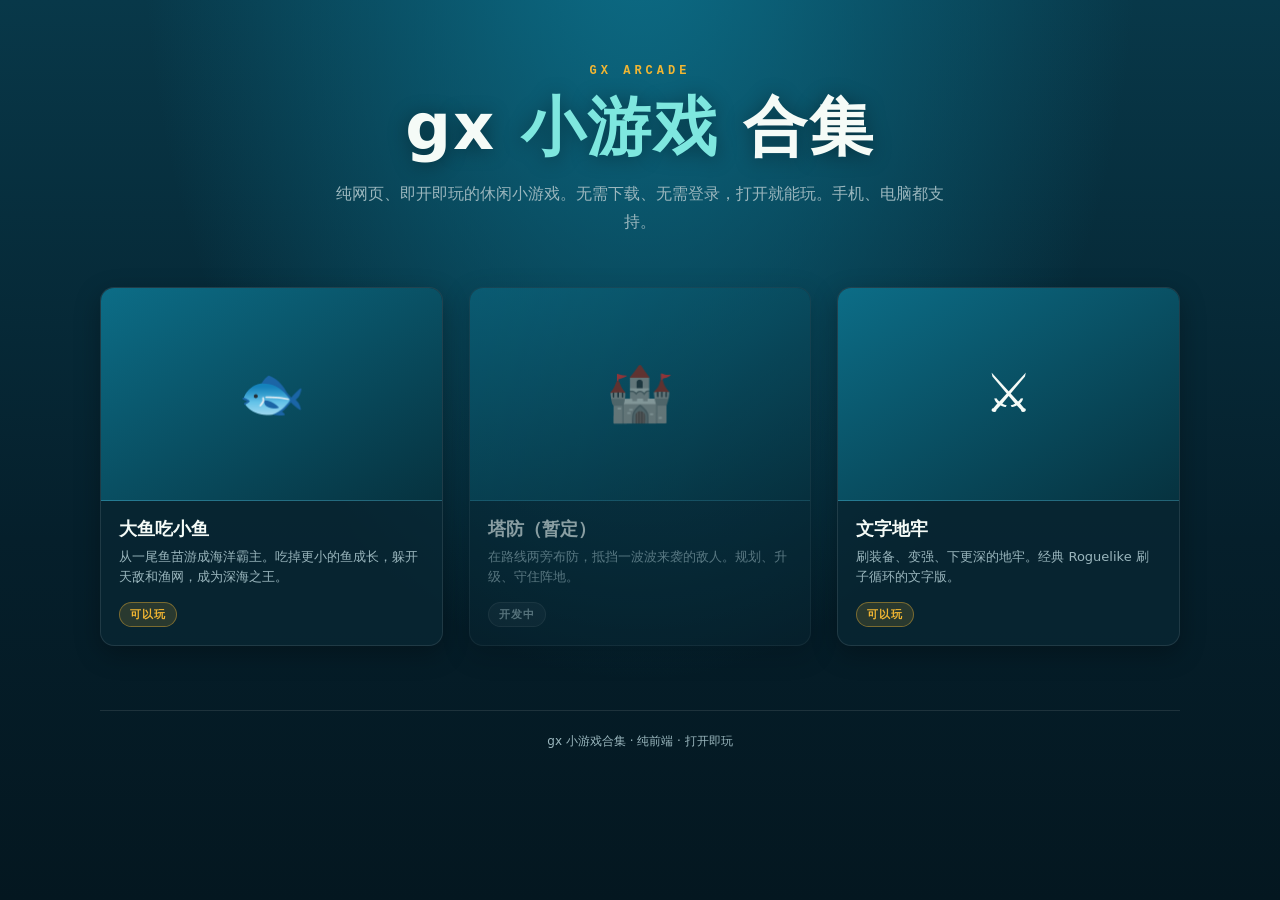
==== commit bb7c3459: "Text dungeon batch 2: depth systems - Skill builds: level up skills, preview next tier, free respec;" ====
--- a/index.html
+++ b/index.html
@@ -146,14 +146,14 @@
     </div>
   </div>
 
-  <div class="card coming">
+  <a class="card" href="./dungeon/index.html">
     <div class="card-thumb">⚔️</div>
     <div class="card-body">
-      <div class="card-title">文字地牢（暂定）</div>
+      <div class="card-title">文字地牢</div>
       <p class="card-desc">刷装备、变强、下更深的地牢。经典 Roguelike 刷子循环的文字版。</p>
-      <span class="card-tag">开发中</span>
+      <span class="card-tag">可以玩</span>
     </div>
-  </div>
+  </a>
 </main>
 
 <footer class="site-foot">
